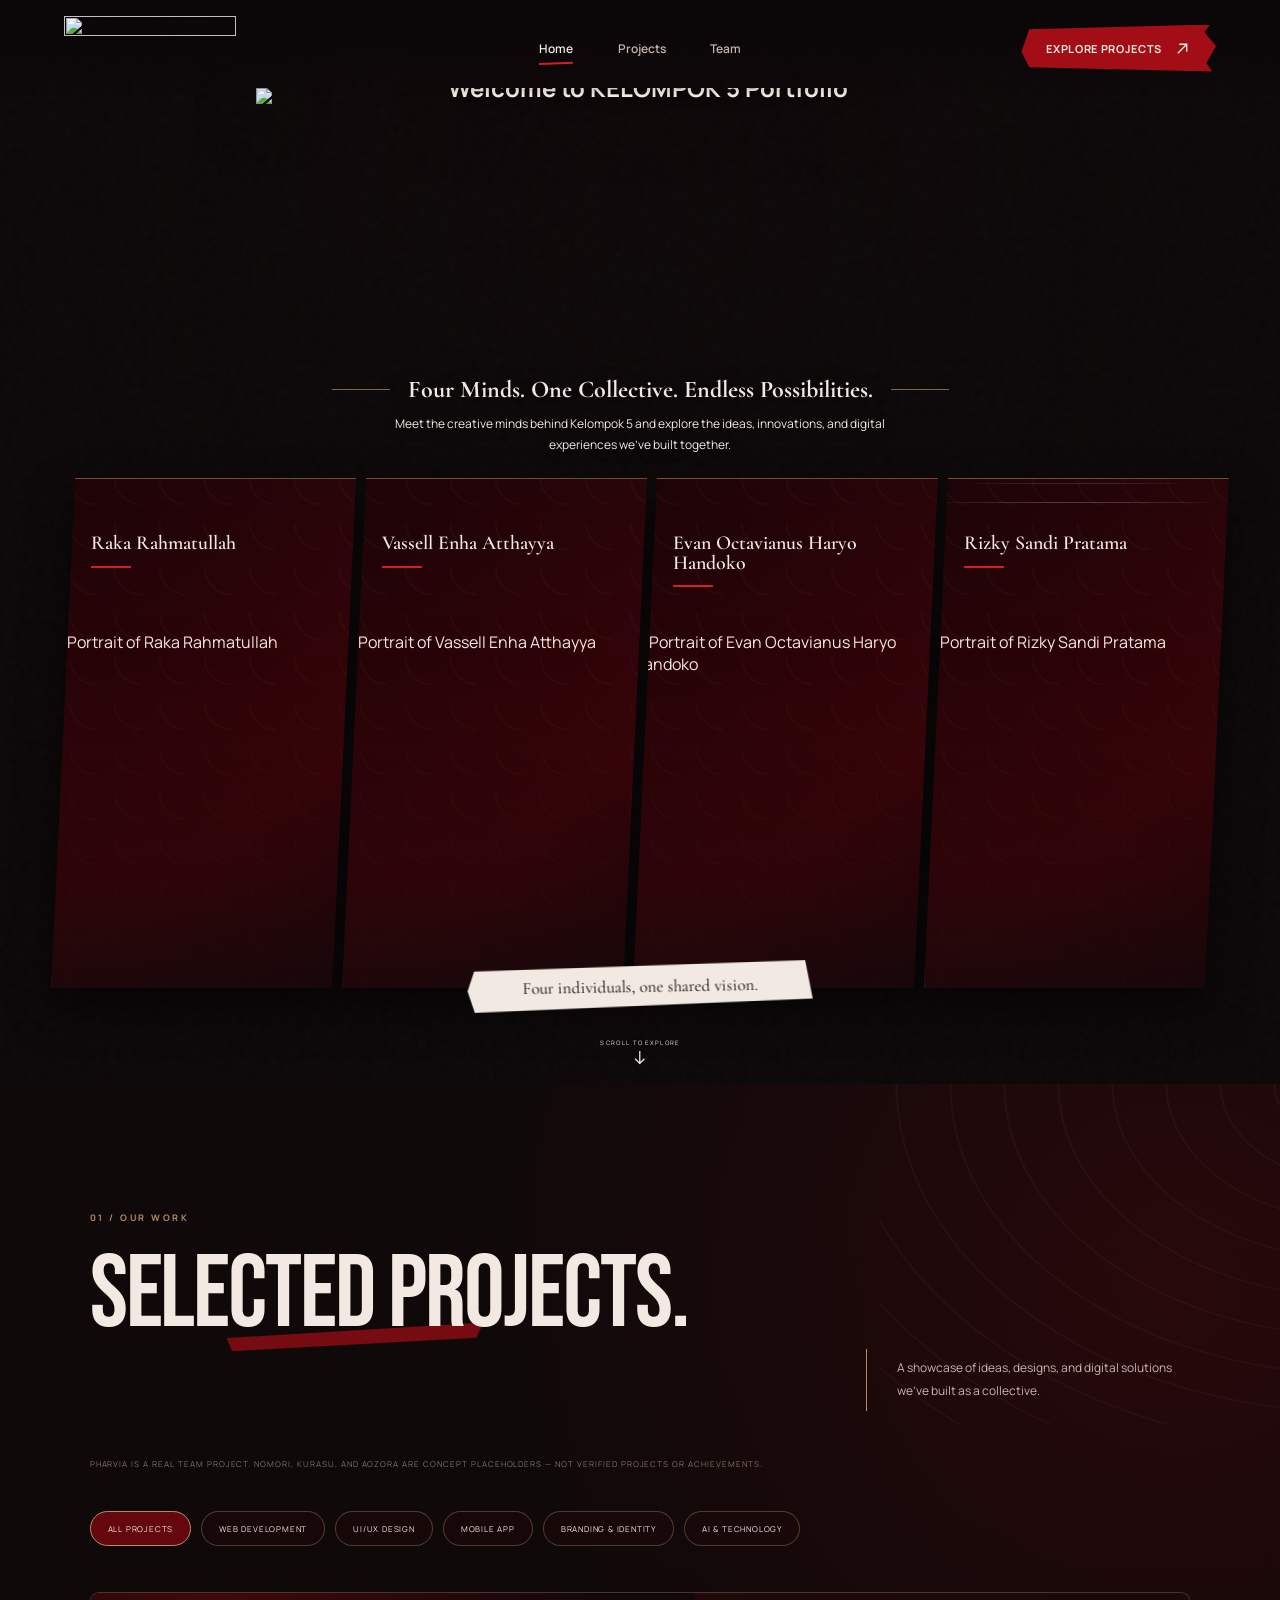
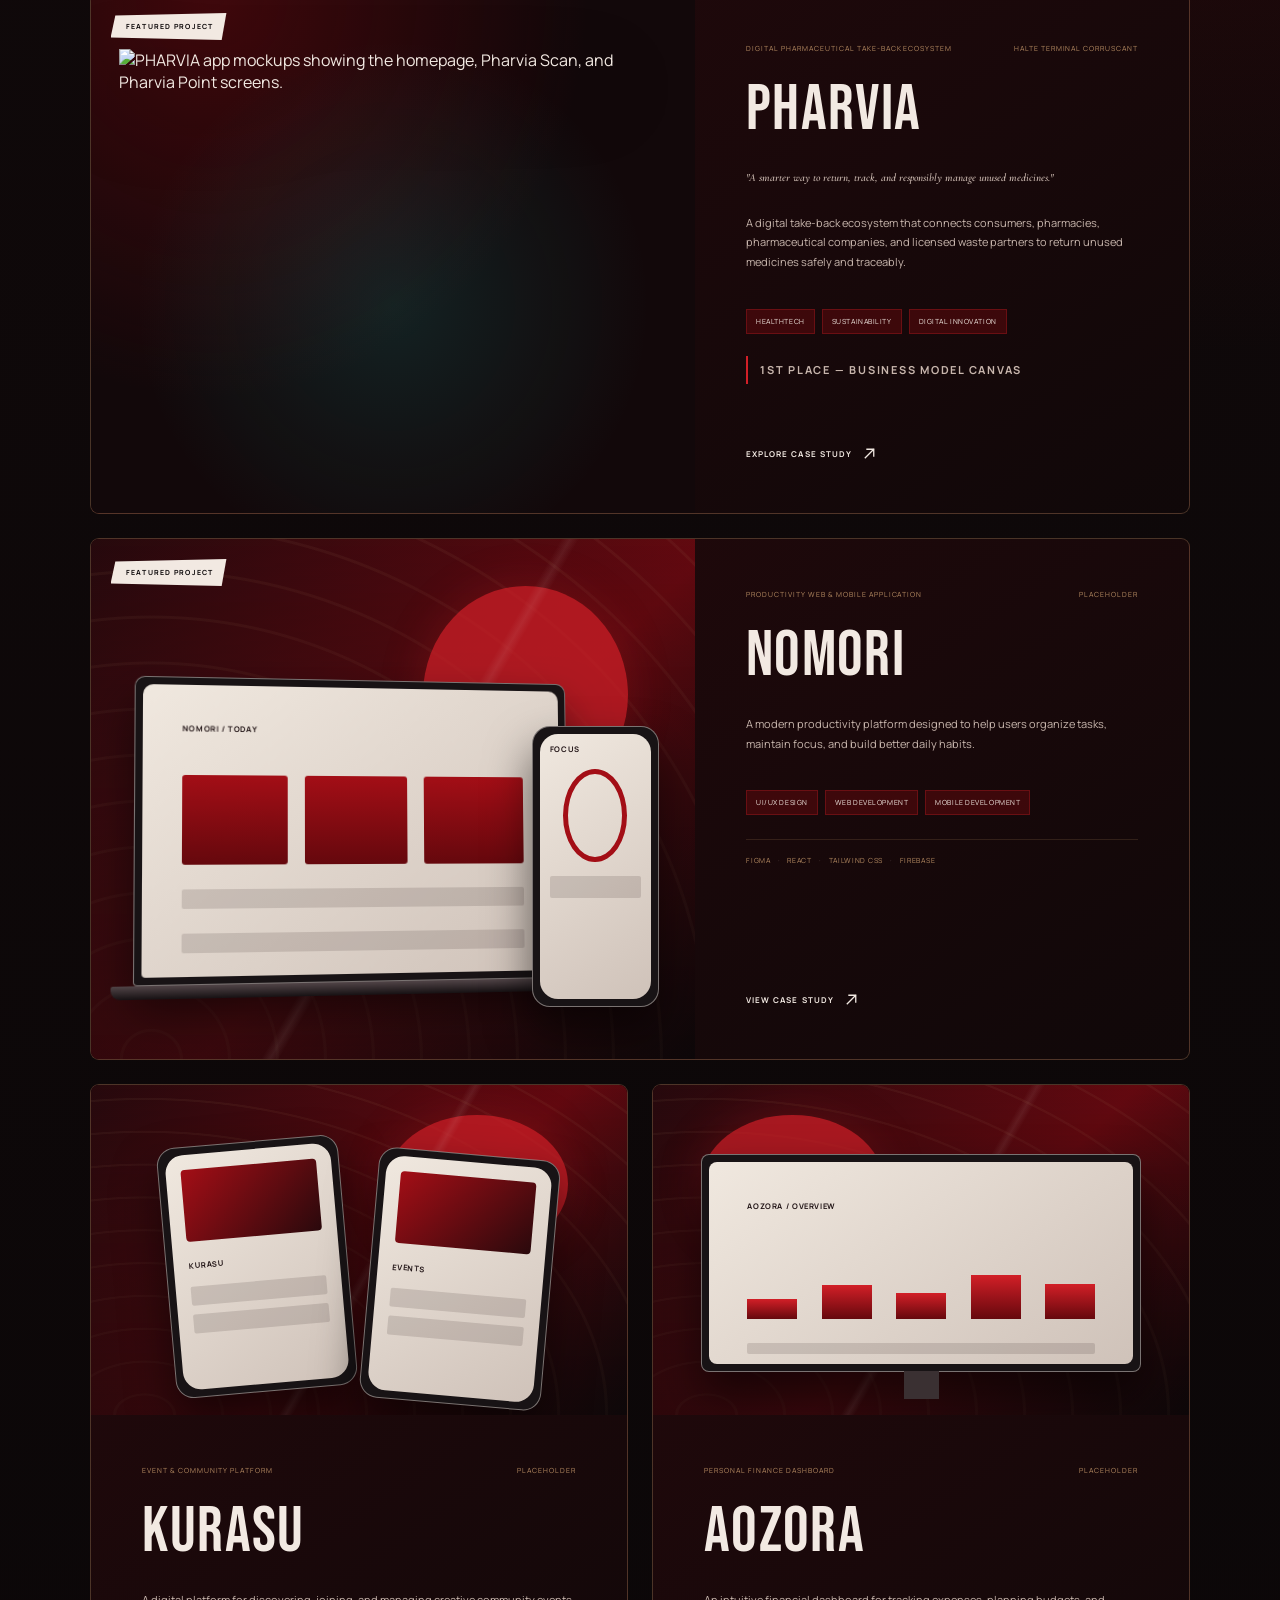
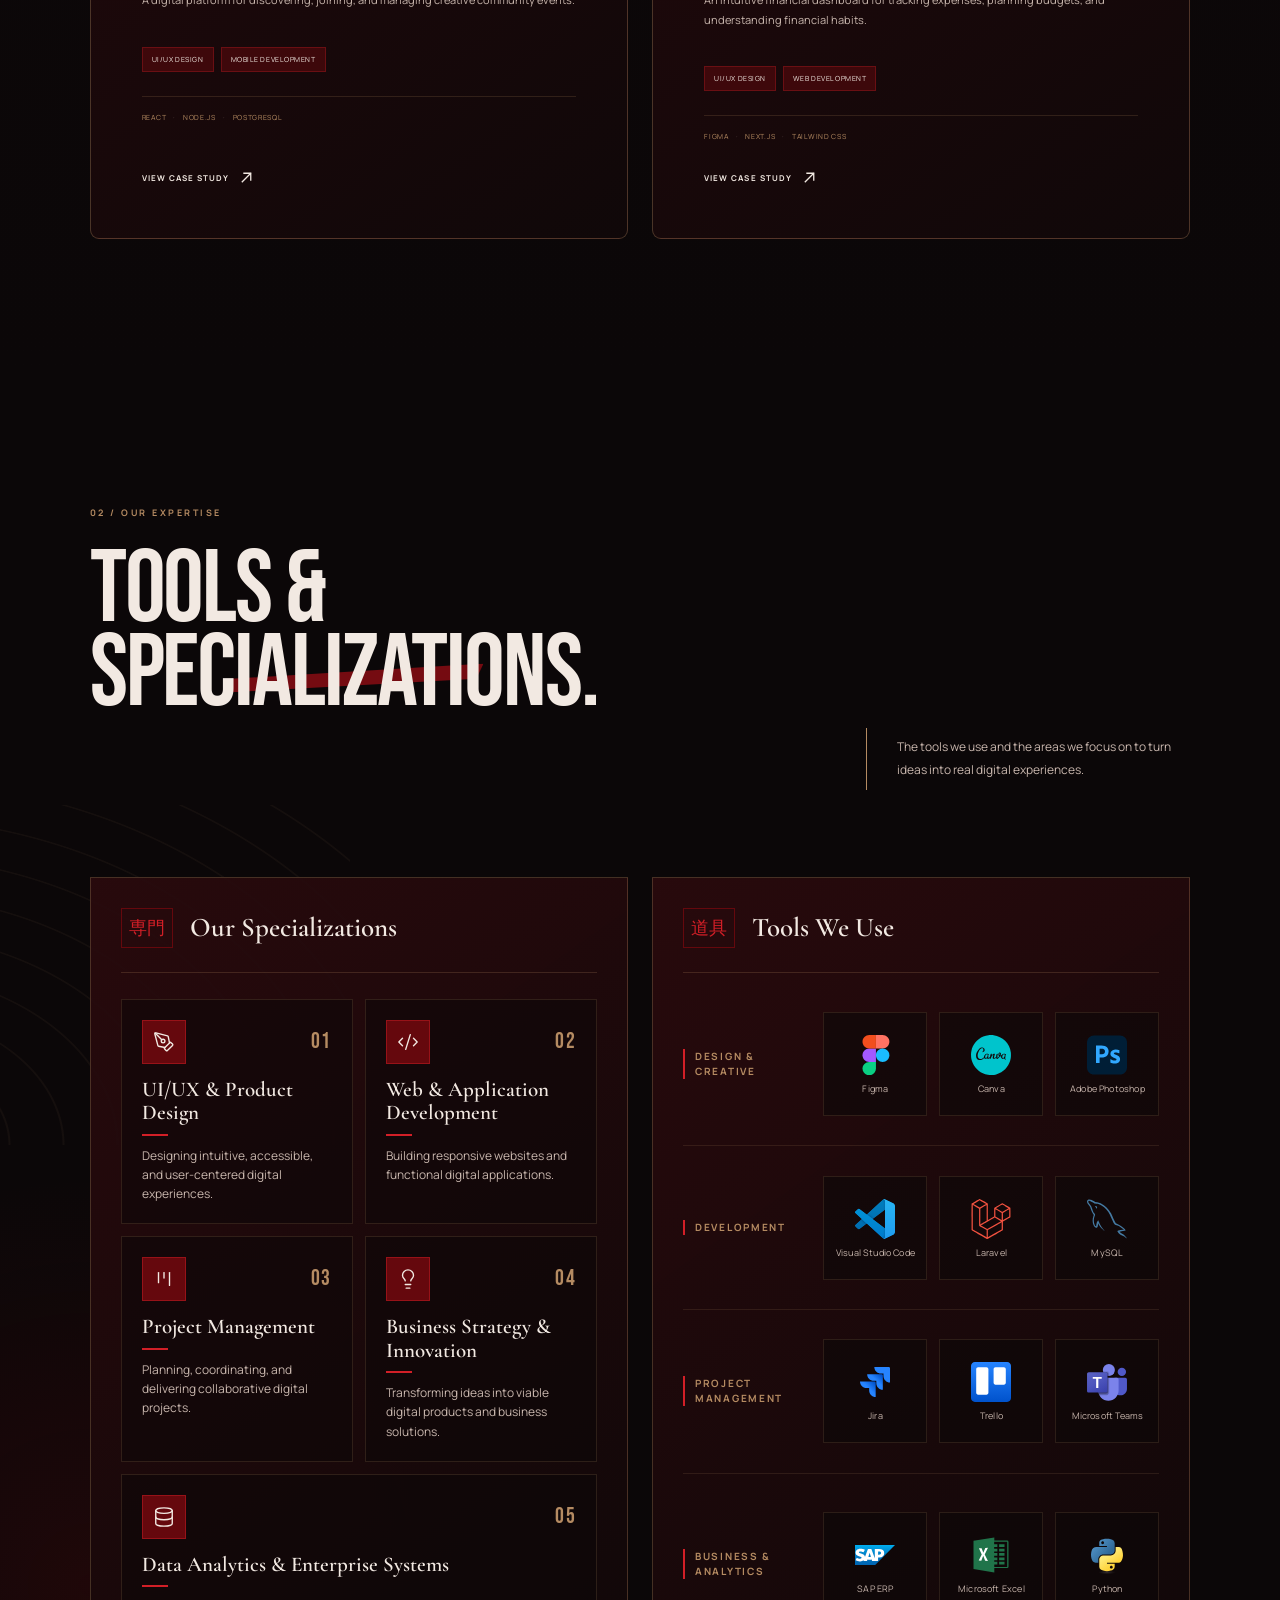
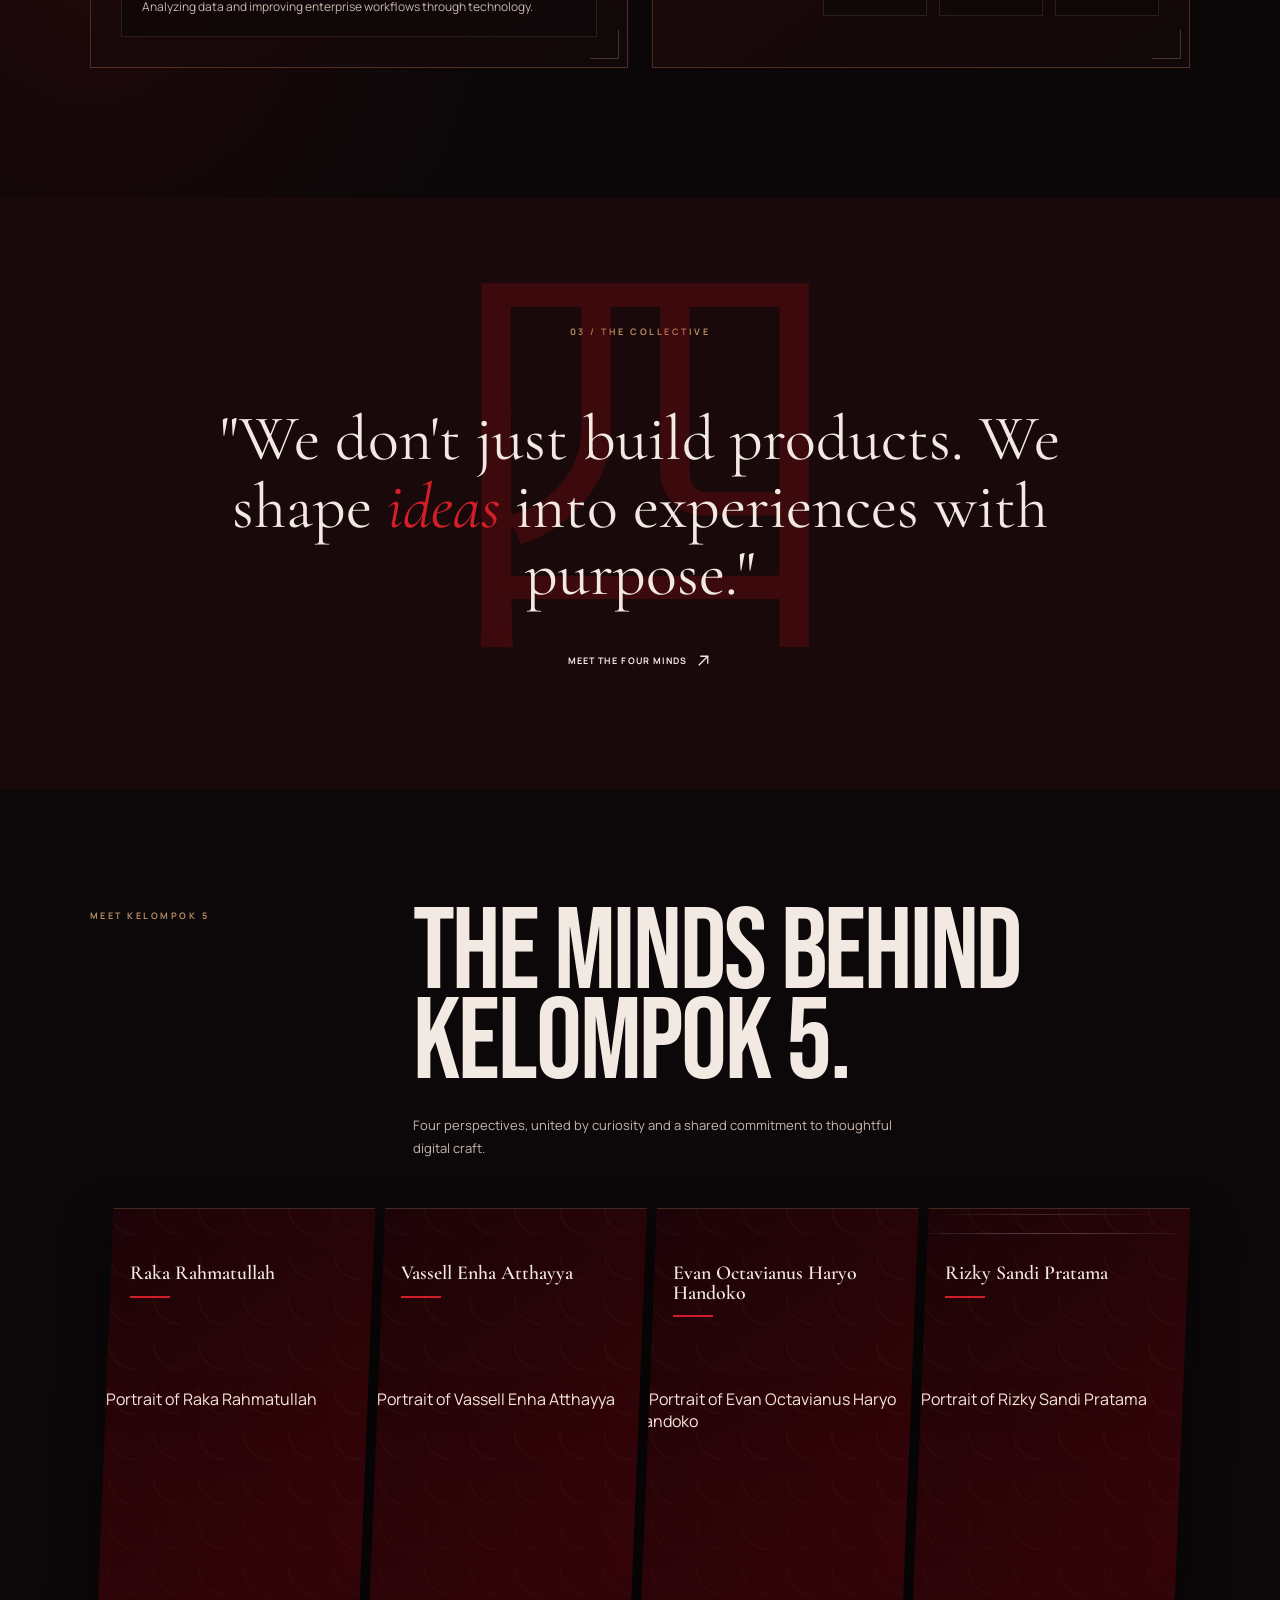
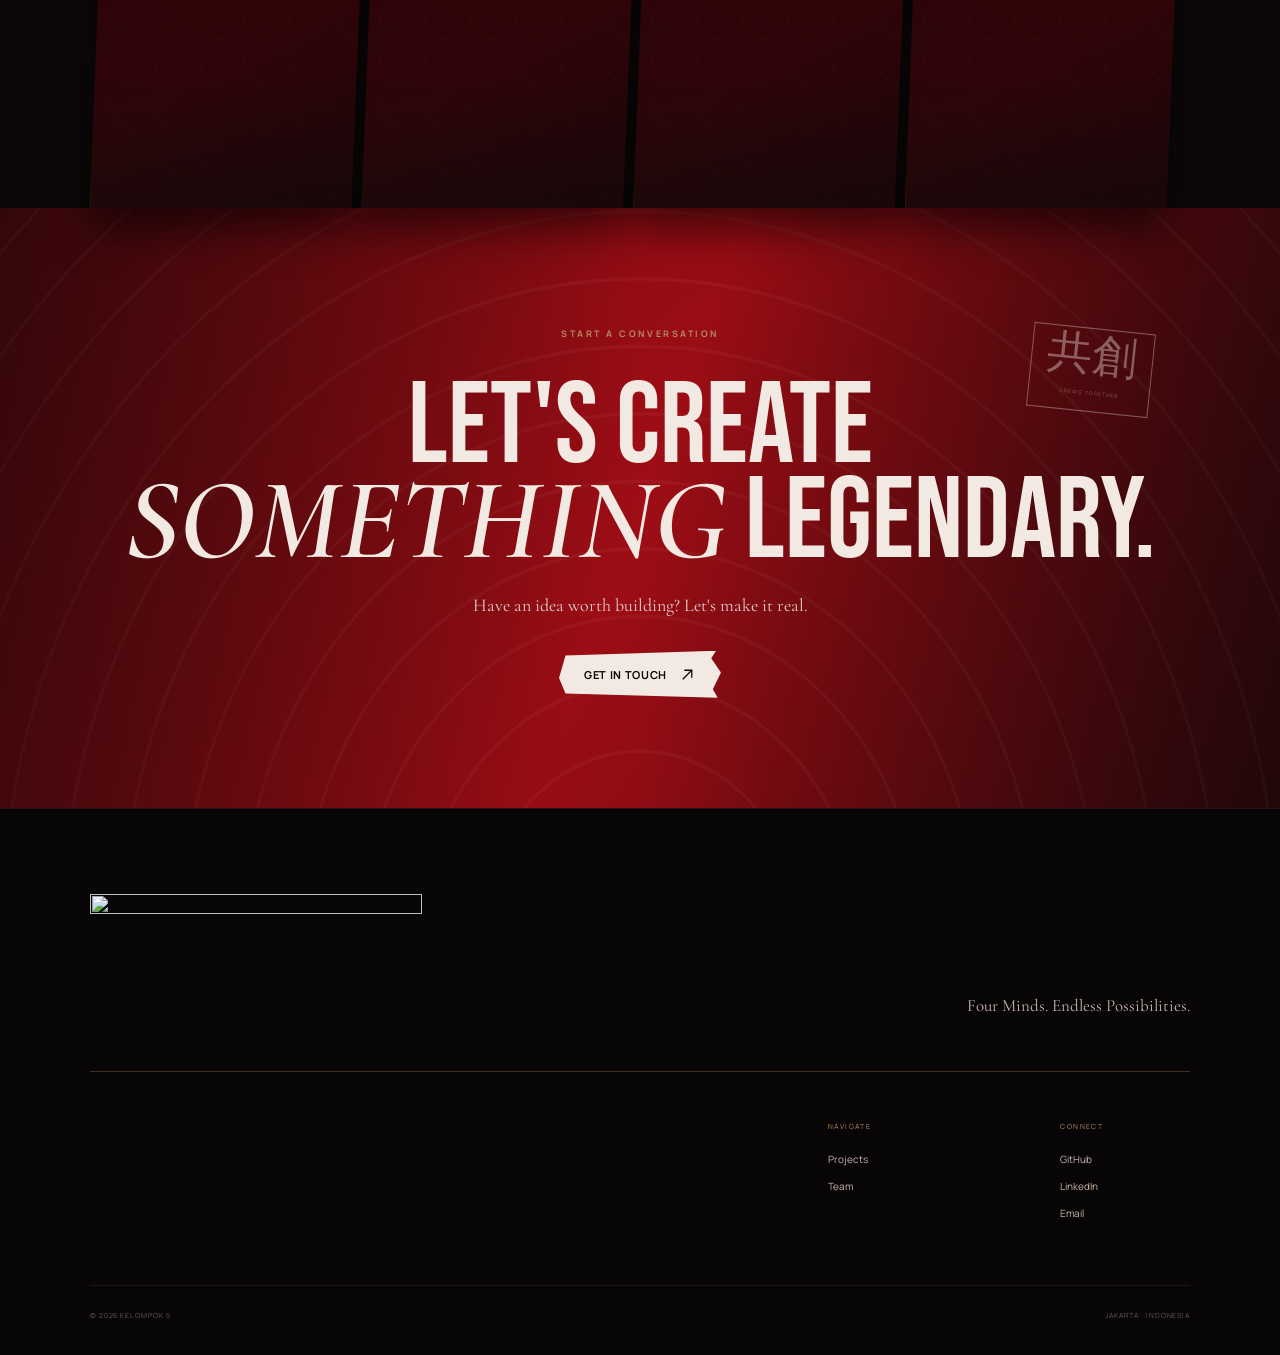
==== index.html @ 02fcfcb9 "Push pertama progress homepage prototype web" ====
<!doctype html>
<html lang="en">
  <head>
    <meta charset="UTF-8" />
    <meta name="viewport" content="width=device-width, initial-scale=1.0" />
    <title>KELOMPOK 5 Portfolio</title>
    <link rel="icon" type="image/svg+xml" href="/favicon.svg" />
    <link rel="stylesheet" href="/css/style.css" />
  </head>
  <body>
    <div class="app">
      <header class="site-header">
        <a class="brand-link" href="/" aria-label="Kelompok 5 — Home">
          <img
            class="brand-logo brand-logo--nav"
            src="/assets/branding/kelompok5-logo.webp"
            width="1779"
            height="656"
            alt=""
            decoding="async"
          />
        </a>
        <button class="menu-button" id="menuButton" aria-expanded="false" aria-label="Toggle navigation">
          <span></span>
          <span></span>
        </button>
        <nav class="nav" id="siteNav" aria-label="Primary navigation">
          <a class="active" href="#top">Home</a>
          <a href="#selected-work">Projects</a>
          <a href="#minds-preview">Team</a>
        </nav>
        <a class="brush-button header-cta" href="#selected-work">
          Explore projects
          <svg aria-hidden="true" class="arrow-icon" viewBox="0 0 20 20" fill="none">
            <path d="M5 15 15 5M7 5h8v8" />
          </svg>
        </a>
      </header>

      <main>
        <section class="hero" id="top">
          <div class="hero__title">
            <h1 class="hero__heading">
              <img
                class="hero__logo"
                src="/assets/branding/kelompok5-welcome.webp"
                width="2009"
                height="783"
                alt="Welcome to KELOMPOK 5 Portfolio"
                fetchpriority="high"
              />
            </h1>
            <h2>Four Minds. One Collective. Endless Possibilities.</h2>
            <p>
              Meet the creative minds behind Kelompok 5 and explore the ideas,
              innovations, and digital experiences we've built together.
            </p>
          </div>
          <div class="hero__team-stage">
            <div class="lineup">
              <a href="#minds-preview" class="member-panel member-panel--raka" style="--panel-index:0">
                <div class="member-panel__pattern"></div>
                <img
                  class="member-panel__spirit"
                  src="/assets/team/spirits/raka-tiger.webp"
                  width="1122"
                  height="1402"
                  alt=""
                  aria-hidden="true"
                  decoding="async"
                />
                <div class="member-panel__blend" aria-hidden="true"></div>
                <span class="member-panel__name">Raka Rahmatullah</span>
                <span class="member-panel__view">
                  View contributions
                  <svg aria-hidden="true" class="arrow-icon" viewBox="0 0 20 20" fill="none"><path d="M5 15 15 5M7 5h8v8" /></svg>
                </span>
                <div class="portrait portrait--03">
                  <img src="/assets/raven/member-03-evan.png" alt="Portrait of Raka Rahmatullah" loading="lazy" />
                </div>
              </a>
              <a href="#minds-preview" class="member-panel member-panel--vassel" style="--panel-index:1">
                <div class="member-panel__pattern"></div>
                <img
                  class="member-panel__spirit"
                  src="/assets/team/spirits/vassel-kirin.webp"
                  width="1024"
                  height="1536"
                  alt=""
                  aria-hidden="true"
                  decoding="async"
                />
                <div class="member-panel__blend" aria-hidden="true"></div>
                <span class="member-panel__name">Vassell Enha Atthayya</span>
                <span class="member-panel__view">
                  View contributions
                  <svg aria-hidden="true" class="arrow-icon" viewBox="0 0 20 20" fill="none"><path d="M5 15 15 5M7 5h8v8" /></svg>
                </span>
                <div class="portrait portrait--04">
                  <img src="/assets/raven/member-04-rizky.png" alt="Portrait of Vassell Enha Atthayya" loading="lazy" />
                </div>
              </a>
              <a href="#minds-preview" class="member-panel member-panel--evan" style="--panel-index:2">
                <div class="member-panel__pattern"></div>
                <img
                  class="member-panel__spirit"
                  src="/assets/team/spirits/evan-serpent.webp"
                  width="1024"
                  height="1536"
                  alt=""
                  aria-hidden="true"
                  decoding="async"
                />
                <div class="member-panel__blend" aria-hidden="true"></div>
                <span class="member-panel__name">Evan Octavianus Haryo Handoko</span>
                <span class="member-panel__view">
                  View contributions
                  <svg aria-hidden="true" class="arrow-icon" viewBox="0 0 20 20" fill="none"><path d="M5 15 15 5M7 5h8v8" /></svg>
                </span>
                <div class="portrait portrait--01">
                  <img src="/assets/raven/member-01-raka.png" alt="Portrait of Evan Octavianus Haryo Handoko" loading="eager" />
                </div>
              </a>
              <a href="#minds-preview" class="member-panel member-panel--rizky" style="--panel-index:3">
                <div class="member-panel__pattern"></div>
                <img
                  class="member-panel__spirit"
                  src="/assets/team/spirits/rizky-koi.webp"
                  width="1145"
                  height="1374"
                  alt=""
                  aria-hidden="true"
                  decoding="async"
                />
                <div class="member-panel__blend" aria-hidden="true"></div>
                <span class="member-panel__name">Rizky Sandi Pratama</span>
                <span class="member-panel__view">
                  View contributions
                  <svg aria-hidden="true" class="arrow-icon" viewBox="0 0 20 20" fill="none"><path d="M5 15 15 5M7 5h8v8" /></svg>
                </span>
                <div class="portrait portrait--02">
                  <img src="/assets/raven/member-02-vassel.png" alt="Portrait of Rizky Sandi Pratama" loading="lazy" />
                </div>
              </a>
            </div>
            <div class="hero__banner">
              <span>Four individuals, one shared vision.</span>
            </div>
          </div>
          <a href="#selected-work" class="scroll-cue">
            <span>SCROLL TO EXPLORE</span>
            <svg aria-hidden="true" class="arrow-icon" viewBox="0 0 20 20" fill="none"><path d="M3 10h14m-5-5 5 5-5 5" /></svg>
          </a>
        </section>

        <section class="section showcase-section" id="selected-work">
          <div class="editorial-heading reveal">
            <div>
              <span class="eyebrow">01 / OUR WORK</span>
              <h2>SELECTED PROJECTS.</h2>
            </div>
            <p>A showcase of ideas, designs, and digital solutions we've built as a collective.</p>
          </div>
          <p class="placeholder-note">
            PHARVIA is a real team project. NOMORI, KURASU, and AOZORA are concept
            placeholders — not verified projects or achievements.
          </p>
          <div class="showcase-filters" id="showcaseFilters" aria-label="Filter selected projects">
            <button class="active" type="button" data-filter="All Projects">All Projects</button>
            <button type="button" data-filter="Web Development">Web Development</button>
            <button type="button" data-filter="UI/UX Design">UI/UX Design</button>
            <button type="button" data-filter="Mobile App">Mobile App</button>
            <button type="button" data-filter="Branding &amp; Identity">Branding &amp; Identity</button>
            <button type="button" data-filter="AI &amp; Technology">AI &amp; Technology</button>
          </div>
          <div class="showcase-grid" id="showcaseGrid">
            <article class="showcase-card showcase-card--featured showcase-card--cover" data-filters="UI/UX Design|Mobile App">
              <a class="showcase-card__visual" href="#" aria-label="Explore the PHARVIA case study">
                <span class="showcase-card__featured">Featured project</span>
                <img
                  class="showcase-card__cover"
                  src="/assets/projects/pharvia/pharvia-cover.webp"
                  alt="PHARVIA app mockups showing the homepage, Pharvia Scan, and Pharvia Point screens."
                  loading="lazy"
                  decoding="async"
                />
              </a>
              <div class="showcase-card__content">
                <div class="showcase-card__meta">
                  <span>Digital Pharmaceutical Take-Back Ecosystem</span>
                  <span>Halte Terminal Corruscant</span>
                </div>
                <h3>PHARVIA</h3>
                <p class="showcase-card__quote">"A smarter way to return, track, and responsibly manage unused medicines."</p>
                <p>
                  A digital take-back ecosystem that connects consumers, pharmacies, pharmaceutical companies, and
                  licensed waste partners to return unused medicines safely and traceably.
                </p>
                <div class="showcase-card__tags">
                  <span>HealthTech</span>
                  <span>Sustainability</span>
                  <span>Digital Innovation</span>
                </div>
                <p class="showcase-card__award">1st Place — Business Model Canvas</p>
                <a class="showcase-card__link" href="#">
                  Explore case study
                  <svg aria-hidden="true" class="arrow-icon" viewBox="0 0 20 20" fill="none"><path d="M5 15 15 5M7 5h8v8" /></svg>
                </a>
              </div>
            </article>

            <article class="showcase-card showcase-card--featured" data-filters="Web Development|UI/UX Design|Mobile App">
              <a class="showcase-card__visual" href="#" aria-label="View NOMORI placeholder case study">
                <span class="showcase-card__featured">Featured project</span>
                <div class="cinema-mockup cinema-mockup--nomori" aria-hidden="true">
                  <span class="mockup-sun"></span>
                  <div class="mock-laptop">
                    <div class="mock-screen">
                      <b>NOMORI / TODAY</b>
                      <div class="mock-dashboard"><i></i><i></i><i></i></div>
                      <span></span>
                      <span></span>
                    </div>
                  </div>
                  <div class="mock-phone">
                    <div class="mock-screen">
                      <b>FOCUS</b>
                      <i></i>
                      <span></span>
                    </div>
                  </div>
                </div>
              </a>
              <div class="showcase-card__content">
                <div class="showcase-card__meta">
                  <span>Productivity Web &amp; Mobile Application</span>
                  <span>Placeholder</span>
                </div>
                <h3>NOMORI</h3>
                <p>
                  A modern productivity platform designed to help users organize tasks, maintain focus, and build
                  better daily habits.
                </p>
                <div class="showcase-card__tags">
                  <span>UI/UX Design</span>
                  <span>Web Development</span>
                  <span>Mobile Development</span>
                </div>
                <div class="showcase-card__tech">
                  <span>Figma</span>
                  <span>React</span>
                  <span>Tailwind CSS</span>
                  <span>Firebase</span>
                </div>
                <a class="showcase-card__link" href="#">
                  View case study
                  <svg aria-hidden="true" class="arrow-icon" viewBox="0 0 20 20" fill="none"><path d="M5 15 15 5M7 5h8v8" /></svg>
                </a>
              </div>
            </article>

            <article class="showcase-card" data-filters="Web Development|UI/UX Design|Mobile App">
              <a class="showcase-card__visual" href="#" aria-label="View KURASU placeholder case study">
                <div class="cinema-mockup cinema-mockup--kurasu" aria-hidden="true">
                  <span class="mockup-sun"></span>
                  <div class="mock-phone mock-phone--left">
                    <div class="mock-screen"><i></i><b>KURASU</b><span></span><span></span></div>
                  </div>
                  <div class="mock-phone mock-phone--right">
                    <div class="mock-screen"><i></i><b>EVENTS</b><span></span><span></span></div>
                  </div>
                </div>
              </a>
              <div class="showcase-card__content">
                <div class="showcase-card__meta">
                  <span>Event &amp; Community Platform</span>
                  <span>Placeholder</span>
                </div>
                <h3>KURASU</h3>
                <p>A digital platform for discovering, joining, and managing creative community events.</p>
                <div class="showcase-card__tags">
                  <span>UI/UX Design</span>
                  <span>Mobile Development</span>
                </div>
                <div class="showcase-card__tech">
                  <span>React</span>
                  <span>Node.js</span>
                  <span>PostgreSQL</span>
                </div>
                <a class="showcase-card__link" href="#">
                  View case study
                  <svg aria-hidden="true" class="arrow-icon" viewBox="0 0 20 20" fill="none"><path d="M5 15 15 5M7 5h8v8" /></svg>
                </a>
              </div>
            </article>

            <article class="showcase-card" data-filters="Web Development|UI/UX Design">
              <a class="showcase-card__visual" href="#" aria-label="View AOZORA placeholder case study">
                <div class="cinema-mockup cinema-mockup--aozora" aria-hidden="true">
                  <span class="mockup-sun"></span>
                  <div class="mock-desktop">
                    <div class="mock-screen">
                      <b>AOZORA / OVERVIEW</b>
                      <div class="mock-chart"><i></i><i></i><i></i><i></i><i></i></div>
                      <span></span>
                    </div>
                  </div>
                </div>
              </a>
              <div class="showcase-card__content">
                <div class="showcase-card__meta">
                  <span>Personal Finance Dashboard</span>
                  <span>Placeholder</span>
                </div>
                <h3>AOZORA</h3>
                <p>An intuitive financial dashboard for tracking expenses, planning budgets, and understanding financial habits.</p>
                <div class="showcase-card__tags">
                  <span>UI/UX Design</span>
                  <span>Web Development</span>
                </div>
                <div class="showcase-card__tech">
                  <span>Figma</span>
                  <span>Next.js</span>
                  <span>Tailwind CSS</span>
                </div>
                <a class="showcase-card__link" href="#">
                  View case study
                  <svg aria-hidden="true" class="arrow-icon" viewBox="0 0 20 20" fill="none"><path d="M5 15 15 5M7 5h8v8" /></svg>
                </a>
              </div>
            </article>
          </div>
          <div class="showcase-empty" id="showcaseEmpty" hidden>
            No placeholder projects have been assigned to this category yet.
          </div>
        </section>

        <section class="section expertise-section">
          <div class="editorial-heading reveal">
            <div>
              <span class="eyebrow">02 / OUR EXPERTISE</span>
              <h2>TOOLS &amp; SPECIALIZATIONS.</h2>
            </div>
            <p>The tools we use and the areas we focus on to turn ideas into real digital experiences.</p>
          </div>
          <div class="expertise-grid">
            <article class="expertise-panel expertise-panel--specializations">
              <div class="expertise-panel__heading">
                <span aria-hidden="true">専門</span>
                <h3>Our Specializations</h3>
              </div>
              <ul class="specialization-list">
                <li class="specialization-tile">
                  <div class="specialization-tile__top">
                    <span class="specialization-tile__icon">
                      <svg viewBox="0 0 24 24" fill="none" stroke="currentColor" stroke-width="1.5" stroke-linecap="round" stroke-linejoin="round" aria-hidden="true">
                        <path d="M15.707 21.293a1 1 0 0 1-1.414 0l-1.586-1.586a1 1 0 0 1 0-1.414l5.586-5.586a1 1 0 0 1 1.414 0l1.586 1.586a1 1 0 0 1 0 1.414z" />
                        <path d="m18 13-1.375-6.874a1 1 0 0 0-.746-.776L3.235 2.028a1 1 0 0 0-1.207 1.207L5.35 15.879a1 1 0 0 0 .776.746L13 18" />
                        <path d="m2.3 2.3 7.286 7.286" />
                        <circle cx="11" cy="11" r="2" />
                      </svg>
                    </span>
                    <span class="specialization-tile__number">01</span>
                  </div>
                  <h4>UI/UX &amp; Product Design</h4>
                  <p>Designing intuitive, accessible, and user-centered digital experiences.</p>
                </li>
                <li class="specialization-tile">
                  <div class="specialization-tile__top">
                    <span class="specialization-tile__icon">
                      <svg viewBox="0 0 24 24" fill="none" stroke="currentColor" stroke-width="1.5" stroke-linecap="round" stroke-linejoin="round" aria-hidden="true">
                        <path d="m18 16 4-4-4-4" />
                        <path d="m6 8-4 4 4 4" />
                        <path d="m14.5 4-5 16" />
                      </svg>
                    </span>
                    <span class="specialization-tile__number">02</span>
                  </div>
                  <h4>Web &amp; Application Development</h4>
                  <p>Building responsive websites and functional digital applications.</p>
                </li>
                <li class="specialization-tile">
                  <div class="specialization-tile__top">
                    <span class="specialization-tile__icon">
                      <svg viewBox="0 0 24 24" fill="none" stroke="currentColor" stroke-width="1.5" stroke-linecap="round" stroke-linejoin="round" aria-hidden="true">
                        <path d="M6 5v11" />
                        <path d="M12 5v6" />
                        <path d="M18 5v14" />
                      </svg>
                    </span>
                    <span class="specialization-tile__number">03</span>
                  </div>
                  <h4>Project Management</h4>
                  <p>Planning, coordinating, and delivering collaborative digital projects.</p>
                </li>
                <li class="specialization-tile">
                  <div class="specialization-tile__top">
                    <span class="specialization-tile__icon">
                      <svg viewBox="0 0 24 24" fill="none" stroke="currentColor" stroke-width="1.5" stroke-linecap="round" stroke-linejoin="round" aria-hidden="true">
                        <path d="M15 14c.2-1 .7-1.7 1.5-2.5 1-.9 1.5-2.2 1.5-3.5A6 6 0 0 0 6 8c0 1 .2 2.2 1.5 3.5.7.7 1.3 1.5 1.5 2.5" />
                        <path d="M9 18h6" />
                        <path d="M10 22h4" />
                      </svg>
                    </span>
                    <span class="specialization-tile__number">04</span>
                  </div>
                  <h4>Business Strategy &amp; Innovation</h4>
                  <p>Transforming ideas into viable digital products and business solutions.</p>
                </li>
                <li class="specialization-tile">
                  <div class="specialization-tile__top">
                    <span class="specialization-tile__icon">
                      <svg viewBox="0 0 24 24" fill="none" stroke="currentColor" stroke-width="1.5" stroke-linecap="round" stroke-linejoin="round" aria-hidden="true">
                        <ellipse cx="12" cy="5" rx="9" ry="3" />
                        <path d="M3 5V19A9 3 0 0 0 21 19V5" />
                        <path d="M3 12A9 3 0 0 0 21 12" />
                      </svg>
                    </span>
                    <span class="specialization-tile__number">05</span>
                  </div>
                  <h4>Data Analytics &amp; Enterprise Systems</h4>
                  <p>Analyzing data and improving enterprise workflows through technology.</p>
                </li>
              </ul>
            </article>

            <article class="expertise-panel expertise-panel--tools">
              <div class="expertise-panel__heading">
                <span aria-hidden="true">道具</span>
                <h3>Tools We Use</h3>
              </div>
              <div class="tool-groups">
                <section class="tool-group" aria-label="Design &amp; Creative">
                  <h4>Design &amp; Creative</h4>
                  <ul>
                    <li class="tool-tile" data-tooltip="Figma">
                      <img src="/assets/tools/figma.svg" alt="Figma logo" width="40" height="40" loading="lazy" decoding="async" />
                      <span class="tool-tile__name" aria-hidden="true">Figma</span>
                    </li>
                    <li class="tool-tile" data-tooltip="Canva">
                      <img src="/assets/tools/canva.svg" alt="Canva logo" width="40" height="40" loading="lazy" decoding="async" />
                      <span class="tool-tile__name" aria-hidden="true">Canva</span>
                    </li>
                    <li class="tool-tile" data-tooltip="Adobe Photoshop">
                      <img src="/assets/tools/photoshop.svg" alt="Adobe Photoshop logo" width="40" height="40" loading="lazy" decoding="async" />
                      <span class="tool-tile__name" aria-hidden="true">Adobe Photoshop</span>
                    </li>
                  </ul>
                </section>
                <section class="tool-group" aria-label="Development">
                  <h4>Development</h4>
                  <ul>
                    <li class="tool-tile" data-tooltip="Visual Studio Code">
                      <img src="/assets/tools/vscode.svg" alt="Visual Studio Code logo" width="40" height="40" loading="lazy" decoding="async" />
                      <span class="tool-tile__name" aria-hidden="true">Visual Studio Code</span>
                    </li>
                    <li class="tool-tile" data-tooltip="Laravel">
                      <img src="/assets/tools/laravel.svg" alt="Laravel logo" width="40" height="40" loading="lazy" decoding="async" />
                      <span class="tool-tile__name" aria-hidden="true">Laravel</span>
                    </li>
                    <li class="tool-tile" data-tooltip="MySQL">
                      <img src="/assets/tools/mysql.svg" alt="MySQL logo" width="40" height="40" loading="lazy" decoding="async" />
                      <span class="tool-tile__name" aria-hidden="true">MySQL</span>
                    </li>
                  </ul>
                </section>
                <section class="tool-group" aria-label="Project Management">
                  <h4>Project Management</h4>
                  <ul>
                    <li class="tool-tile" data-tooltip="Jira">
                      <img src="/assets/tools/jira.svg" alt="Jira logo" width="40" height="40" loading="lazy" decoding="async" />
                      <span class="tool-tile__name" aria-hidden="true">Jira</span>
                    </li>
                    <li class="tool-tile" data-tooltip="Trello">
                      <img src="/assets/tools/trello.svg" alt="Trello logo" width="40" height="40" loading="lazy" decoding="async" />
                      <span class="tool-tile__name" aria-hidden="true">Trello</span>
                    </li>
                    <li class="tool-tile" data-tooltip="Microsoft Teams">
                      <img src="/assets/tools/microsoft-teams.svg" alt="Microsoft Teams logo" width="40" height="40" loading="lazy" decoding="async" />
                      <span class="tool-tile__name" aria-hidden="true">Microsoft Teams</span>
                    </li>
                  </ul>
                </section>
                <section class="tool-group" aria-label="Business &amp; Analytics">
                  <h4>Business &amp; Analytics</h4>
                  <ul>
                    <li class="tool-tile" data-tooltip="SAP ERP">
                      <img src="/assets/tools/sap.svg" alt="SAP ERP logo" width="40" height="40" loading="lazy" decoding="async" />
                      <span class="tool-tile__name" aria-hidden="true">SAP ERP</span>
                    </li>
                    <li class="tool-tile" data-tooltip="Microsoft Excel">
                      <img src="/assets/tools/excel.svg" alt="Microsoft Excel logo" width="40" height="40" loading="lazy" decoding="async" />
                      <span class="tool-tile__name" aria-hidden="true">Microsoft Excel</span>
                    </li>
                    <li class="tool-tile" data-tooltip="Python">
                      <img src="/assets/tools/python.svg" alt="Python logo" width="40" height="40" loading="lazy" decoding="async" />
                      <span class="tool-tile__name" aria-hidden="true">Python</span>
                    </li>
                  </ul>
                </section>
              </div>
            </article>
          </div>
        </section>

        <section class="section statement-section">
          <div class="statement-section__mark">四</div>
          <span class="eyebrow">03 / THE COLLECTIVE</span>
          <blockquote>
            "We don't just build products. We shape <em>ideas</em> into experiences with purpose."
          </blockquote>
          <a class="text-link" href="#minds-preview">
            Meet the four minds
            <svg aria-hidden="true" class="arrow-icon" viewBox="0 0 20 20" fill="none"><path d="M5 15 15 5M7 5h8v8" /></svg>
          </a>
        </section>

        <section class="section minds-preview" id="minds-preview">
          <div class="section-intro reveal">
            <span class="eyebrow">MEET KELOMPOK 5</span>
            <div>
              <h2>THE MINDS BEHIND KELOMPOK 5.</h2>
              <p>Four perspectives, united by curiosity and a shared commitment to thoughtful digital craft.</p>
            </div>
          </div>
          <div class="lineup lineup--condensed">
            <a href="#" class="member-panel member-panel--raka">
              <div class="member-panel__pattern"></div>
              <img class="member-panel__spirit" src="/assets/team/spirits/raka-tiger.webp" width="1122" height="1402" alt="" aria-hidden="true" decoding="async" />
              <div class="member-panel__blend" aria-hidden="true"></div>
              <span class="member-panel__name">Raka Rahmatullah</span>
              <span class="member-panel__view">
                View contributions
                <svg aria-hidden="true" class="arrow-icon" viewBox="0 0 20 20" fill="none"><path d="M5 15 15 5M7 5h8v8" /></svg>
              </span>
              <div class="portrait portrait--03">
                <img src="/assets/raven/member-03-evan.png" alt="Portrait of Raka Rahmatullah" loading="lazy" />
              </div>
            </a>
            <a href="#" class="member-panel member-panel--vassel">
              <div class="member-panel__pattern"></div>
              <img class="member-panel__spirit" src="/assets/team/spirits/vassel-kirin.webp" width="1024" height="1536" alt="" aria-hidden="true" decoding="async" />
              <div class="member-panel__blend" aria-hidden="true"></div>
              <span class="member-panel__name">Vassell Enha Atthayya</span>
              <span class="member-panel__view">
                View contributions
                <svg aria-hidden="true" class="arrow-icon" viewBox="0 0 20 20" fill="none"><path d="M5 15 15 5M7 5h8v8" /></svg>
              </span>
              <div class="portrait portrait--04">
                <img src="/assets/raven/member-04-rizky.png" alt="Portrait of Vassell Enha Atthayya" loading="lazy" />
              </div>
            </a>
            <a href="#" class="member-panel member-panel--evan">
              <div class="member-panel__pattern"></div>
              <img class="member-panel__spirit" src="/assets/team/spirits/evan-serpent.webp" width="1024" height="1536" alt="" aria-hidden="true" decoding="async" />
              <div class="member-panel__blend" aria-hidden="true"></div>
              <span class="member-panel__name">Evan Octavianus Haryo Handoko</span>
              <span class="member-panel__view">
                View contributions
                <svg aria-hidden="true" class="arrow-icon" viewBox="0 0 20 20" fill="none"><path d="M5 15 15 5M7 5h8v8" /></svg>
              </span>
              <div class="portrait portrait--01">
                <img src="/assets/raven/member-01-raka.png" alt="Portrait of Evan Octavianus Haryo Handoko" loading="lazy" />
              </div>
            </a>
            <a href="#" class="member-panel member-panel--rizky">
              <div class="member-panel__pattern"></div>
              <img class="member-panel__spirit" src="/assets/team/spirits/rizky-koi.webp" width="1145" height="1374" alt="" aria-hidden="true" decoding="async" />
              <div class="member-panel__blend" aria-hidden="true"></div>
              <span class="member-panel__name">Rizky Sandi Pratama</span>
              <span class="member-panel__view">
                View contributions
                <svg aria-hidden="true" class="arrow-icon" viewBox="0 0 20 20" fill="none"><path d="M5 15 15 5M7 5h8v8" /></svg>
              </span>
              <div class="portrait portrait--02">
                <img src="/assets/raven/member-02-vassel.png" alt="Portrait of Rizky Sandi Pratama" loading="lazy" />
              </div>
            </a>
          </div>
        </section>

        <section class="contact-cta">
          <span class="contact-cta__seal">共創<br /><small>CREATE TOGETHER</small></span>
          <p class="eyebrow">START A CONVERSATION</p>
          <h2>LET'S CREATE<br /><em>SOMETHING</em> LEGENDARY.</h2>
          <p>Have an idea worth building? Let's make it real.</p>
          <a class="brush-button brush-button--light" href="mailto:hello@kelompok5.example">
            Get in touch
            <svg aria-hidden="true" class="arrow-icon" viewBox="0 0 20 20" fill="none"><path d="M5 15 15 5M7 5h8v8" /></svg>
          </a>
        </section>
      </main>

      <footer class="footer">
        <div class="footer__top">
          <p class="footer__brand">
            <img
              class="brand-logo brand-logo--footer"
              src="/assets/branding/kelompok5-logo.webp"
              width="1779"
              height="656"
              alt=""
              decoding="async"
            />
            <span class="sr-only">KELOMPOK 5</span>
          </p>
          <p>Four Minds. Endless Possibilities.</p>
        </div>
        <div class="footer__links">
          <div>
            <span class="footer__label">Navigate</span>
            <a href="#selected-work">Projects</a>
            <a href="#minds-preview">Team</a>
          </div>
          <div>
            <span class="footer__label">Connect</span>
            <a href="#github">GitHub</a>
            <a href="#linkedin">LinkedIn</a>
            <a href="mailto:hello@kelompok5.example">Email</a>
          </div>
        </div>
        <div class="footer__bottom">
          <span id="footerYear">© KELOMPOK 5</span>
          <span>JAKARTA · INDONESIA</span>
        </div>
      </footer>
    </div>

    <script src="/js/main.js"></script>
  </body>
</html>
---- css/style.css ----
@import url('https://fonts.googleapis.com/css2?family=Bebas+Neue&family=Cormorant+Garamond:ital,wght@0,600;1,600;1,700&family=Manrope:wght@400;500;600;700&family=Permanent+Marker&display=swap');
@import url('https://fonts.googleapis.com/css2?family=Noto+Serif+JP:wght@600&text=%E9%9B%86%E5%9B%A3&display=swap');

:root {
  color: #f2e9e2;
  background: #0b0708;
  font-family: 'Manrope', sans-serif;
  font-synthesis: none;
  --ink: #0b0708;
  --burgundy: #19090b;
  --red: #a30e16;
  --bright-red: #d21f27;
  --dark-red: #65080d;
  --ivory: #f2e9e2;
  --muted: #c8b6ad;
  --gold: #b58b62;
  --line: rgba(181, 139, 98, 0.3);
}

* { box-sizing: border-box; }
html { background: var(--ink); scroll-behavior: smooth; }
body {
  margin: 0;
  min-width: 320px;
  background:
    radial-gradient(circle at 50% 0%, rgba(101, 8, 13, 0.18), transparent 28rem),
    var(--ink);
  color: var(--ivory);
}
button, a, input, textarea, select { outline-color: var(--bright-red); font-family: inherit; }
a { color: inherit; text-decoration: none; }
ul { list-style: none; margin: 0; padding: 0; }
img { max-width: 100%; }
::selection { background: var(--red); color: var(--ivory); }

.app { overflow: clip; }
.sr-only { clip: rect(0 0 0 0); height: 1px; overflow: hidden; position: absolute; white-space: nowrap; width: 1px; }

/* ===== Header ===== */
.site-header {
  align-items: center;
  background: linear-gradient(180deg, rgba(11,7,8,.98), rgba(11,7,8,.78), transparent);
  display: grid;
  grid-template-columns: 1fr auto 1fr;
  height: 96px;
  left: 0;
  padding: 0 clamp(24px, 5vw, 80px);
  position: absolute;
  right: 0;
  top: 0;
  z-index: 50;
}
.brand-link { align-items: center; display: inline-flex; justify-self: start; line-height: 0; }
.brand-link:focus-visible { outline: 2px solid var(--gold); outline-offset: 6px; }
.brand-logo { display: block; height: auto; max-width: 100%; object-fit: contain; }
.brand-logo--nav { transition: filter .3s ease; width: 172px; }
.brand-link:hover .brand-logo--nav { filter: drop-shadow(0 0 10px rgba(210,31,39,.35)); }
.footer__brand { line-height: 0; margin: 0; }
.brand-logo--footer { width: clamp(220px, 26vw, 380px); }
.nav { align-items: center; display: flex; gap: clamp(26px, 3.5vw, 56px); }
.nav a { color: var(--muted); font-size: 12px; font-weight: 600; padding: 16px 0; position: relative; }
.nav a::after {
  background: var(--bright-red);
  bottom: 8px;
  content: '';
  height: 2px;
  left: 0;
  position: absolute;
  transform: scaleX(0) rotate(-2deg);
  transform-origin: left;
  transition: transform .3s ease;
  width: 100%;
}
.nav a:hover, .nav a.active { color: var(--ivory); }
.nav a:hover::after, .nav a.active::after { transform: scaleX(1) rotate(-2deg); }
.header-cta { justify-self: end; }
.brush-button {
  align-items: center;
  background: var(--red);
  border: 0;
  clip-path: polygon(4% 10%, 97% 0, 94% 16%, 100% 46%, 95% 82%, 98% 100%, 4% 91%, 0 58%);
  color: var(--ivory);
  cursor: pointer;
  display: inline-flex;
  font-size: 11px;
  font-weight: 700;
  gap: 12px;
  letter-spacing: .06em;
  padding: 15px 25px;
  text-transform: uppercase;
  transition: background .25s ease, transform .25s ease;
}
.brush-button:hover { background: var(--bright-red); transform: translateY(-2px); }
.brush-button--light { background: var(--ivory); color: var(--ink); }
.brush-button--light:hover { background: white; }
.arrow-icon { height: 17px; width: 17px; }
.arrow-icon path { stroke: currentColor; stroke-linecap: square; stroke-width: 1.5; }
.menu-button { background: none; border: 0; cursor: pointer; display: none; padding: 0; }
.text-link { align-items: center; color: var(--ivory); display: inline-flex; font-size: 9px; font-weight: 700; gap: 8px; letter-spacing: .12em; text-transform: uppercase; }
.text-link:hover { color: var(--bright-red); }
.eyebrow { color: var(--gold); font-size: 9px; font-weight: 700; letter-spacing: .28em; text-transform: uppercase; }

/* ===== Hero ===== */
.hero {
  align-items: center;
  background-image: url('/assets/raven/hero-wave.png');
  background-position: center center;
  background-repeat: no-repeat;
  background-size: cover;
  display: flex;
  flex-direction: column;
  gap: 23px 140px;
  min-height: 1080px;
  overflow: hidden;
  padding: 96px 0 56px;
  position: relative;
}
.hero::before {
  background:
    radial-gradient(ellipse at 50% 19%, rgba(11,7,8,.68) 0%, rgba(11,7,8,.32) 42%, transparent 68%),
    linear-gradient(180deg, rgba(11,7,8,.48) 0%, rgba(11,7,8,.38) 48%, rgba(11,7,8,.52) 100%);
  content: '';
  inset: 0;
  pointer-events: none;
  position: absolute;
  z-index: 0;
}
.hero::after {
  background-image: url("data:image/svg+xml,%3Csvg viewBox='0 0 160 160' xmlns='http://www.w3.org/2000/svg'%3E%3Cfilter id='n'%3E%3CfeTurbulence type='fractalNoise' baseFrequency='.9' numOctaves='3' stitchTiles='stitch'/%3E%3C/filter%3E%3Crect width='100%25' height='100%25' filter='url(%23n)' opacity='.15'/%3E%3C/svg%3E");
  content: '';
  inset: 0;
  opacity: .18;
  pointer-events: none;
  position: absolute;
}
.hero__title { margin: 0 auto; max-width: 980px; padding-top: 0; position: relative; text-align: center; text-shadow: 0 3px 18px rgba(11,7,8,.9); z-index: 8; }
.hero__heading { line-height: 0; margin: 0; }
.hero__logo {
  animation: logo-reveal .9s cubic-bezier(.2,.8,.2,1) both;
  display: block;
  filter: drop-shadow(0 14px 30px rgba(0,0,0,.65));
  height: auto;
  margin: -8px auto -12px;
  max-width: 100%;
  object-fit: contain;
  width: min(60vw, 900px);
}
@keyframes logo-reveal {
  from { opacity: 0; transform: translateY(-12px) scale(.98); }
  to { opacity: 1; transform: none; }
}
.hero__title h2 { align-items: center; display: flex; font-family: 'Cormorant Garamond', serif; font-size: clamp(17px, 2vw, 24px); justify-content: center; margin: 0; }
.hero__title h2::before, .hero__title h2::after { background: var(--gold); content: ''; height: 1px; margin: 0 18px; opacity: .7; width: 58px; }
.hero__title p { color: var(--ivory); font-size: 12px; line-height: 1.7; margin: 10px auto 0; max-width: 510px; text-shadow: 0 2px 12px rgba(11,7,8,.95); }

.hero__team-stage { height: 550px; max-width: 1380px; position: relative; width: 100%; z-index: 5; }
.lineup {
  display: flex;
  height: 510px;
  justify-content: center;
  margin: 0 auto;
  max-width: 1280px;
  position: relative;
  width: 92%;
  z-index: 5;
  filter: drop-shadow(0 20px 22px rgba(0,0,0,.62));
}
.member-panel {
  background: transparent;
  border: 0;
  clip-path: polygon(var(--panel-slant) 0, 100% 0, calc(100% - var(--panel-slant)) 100%, 0 100%);
  flex: 1 1 0;
  margin-left: calc(10px - var(--panel-slant));
  max-width: 340px;
  overflow: hidden;
  position: relative;
  --panel-slant: 24px;
  transition: flex .5s cubic-bezier(.2,.8,.2,1), filter .4s, transform .4s;
}
.member-panel::before {
  background: linear-gradient(145deg, rgba(30,4,8,.9), rgba(70,5,10,.78) 68%, rgba(20,4,7,.88));
  border-left: 1px solid rgba(181,139,98,.5);
  border-top: 1px solid rgba(181,139,98,.55);
  content: '';
  inset: 0;
  position: absolute;
}
.member-panel:first-child { margin-left: 0; }
.lineup:has(.member-panel:hover) .member-panel:not(:hover) { filter: brightness(.5) saturate(.7); }
.member-panel:hover { flex-grow: 1.18; transform: translateY(-13px); z-index: 4; }
.member-panel__pattern {
  background-image: radial-gradient(circle at 100% 0, transparent 25px, rgba(181,139,98,.08) 26px, transparent 28px);
  background-size: 45px 45px;
  inset: 0;
  opacity: .7;
  position: absolute;
}
.member-panel__name {
  font-family: 'Cormorant Garamond', serif;
  font-size: clamp(19px, 1.55vw, 24px);
  font-weight: 600;
  left: calc(var(--panel-slant) + 16px);
  line-height: .98;
  max-width: calc(100% - var(--panel-slant) * 2 - 32px);
  position: absolute;
  top: 56px;
  z-index: 4;
}
.member-panel__name::after { background: var(--bright-red); content: ''; display: block; height: 2px; margin-top: 12px; width: 40px; }
.member-panel__view {
  align-items: center;
  bottom: 20px;
  display: flex;
  font-size: 8px;
  font-weight: 700;
  gap: 8px;
  left: 22px;
  letter-spacing: .08em;
  opacity: 0;
  position: absolute;
  text-transform: uppercase;
  transform: translateY(8px);
  transition: .3s;
  z-index: 5;
}
.member-panel:hover .member-panel__view { opacity: 1; transform: none; }
.portrait { bottom: -1%; height: 72%; pointer-events: none; position: absolute; right: -8%; transition: filter .4s, transform .5s; width: 94%; z-index: 2; }
.member-panel:hover .portrait { filter: drop-shadow(-16px 0 22px rgba(210,31,39,.35)); transform: translateY(-4px); }
.portrait img { filter: drop-shadow(-10px 4px 11px rgba(0,0,0,.65)) drop-shadow(3px 0 4px rgba(163,14,22,.22)); height: 100%; object-fit: contain; object-position: bottom center; width: 100%; }
.portrait--01 { right: -10%; width: 102%; }
.portrait--02 { right: -4%; width: 96%; }
.portrait--03 { height: 75%; right: -13%; width: 108%; }
.portrait--04 { right: -8%; width: 100%; }
.member-panel .portrait { bottom: 0; height: 70%; left: 0; right: 0; transform-origin: bottom center; width: 100%; }
.hero__banner {
  align-items: center;
  background: var(--ivory);
  bottom: 18px;
  clip-path: polygon(2% 12%, 98% 0, 100% 82%, 2% 100%, 0 54%);
  color: #16090a;
  display: flex;
  font-family: 'Cormorant Garamond', serif;
  font-size: 17px;
  gap: 14px;
  justify-content: center;
  left: 50%;
  padding: 13px 55px;
  position: absolute;
  transform: translateX(-50%) rotate(-1deg);
  white-space: nowrap;
  z-index: 10;
}
.scroll-cue {
  align-items: center;
  bottom: 18px;
  display: flex;
  flex-direction: column;
  font-size: 6px;
  gap: 2px;
  left: 50%;
  letter-spacing: .22em;
  position: absolute;
  transform: translateX(-50%);
  z-index: 10;
}
.scroll-cue .arrow-icon { animation: scroll 1.8s infinite; transform: rotate(90deg); }
@keyframes scroll { 0%, 100% { transform: rotate(90deg) translateX(0); } 50% { transform: rotate(90deg) translateX(5px); } }

@keyframes spirit-in { from { opacity: 0; } }
@keyframes portrait-in { from { opacity: 0; transform: translateY(12px); } }
.member-panel__spirit {
  --spirit-w: 115%;
  --spirit-top: 0%;
  --spirit-x: -50%;
  animation: spirit-in 1.4s ease .1s both;
  height: auto;
  left: 50%;
  mask-image: radial-gradient(ellipse 62% 56% at 50% 48%, #000 52%, transparent 100%);
  -webkit-mask-image: radial-gradient(ellipse 62% 56% at 50% 48%, #000 52%, transparent 100%);
  max-width: none;
  mix-blend-mode: screen;
  opacity: .58;
  pointer-events: none;
  position: absolute;
  top: var(--spirit-top);
  transform: translateX(var(--spirit-x));
  transition: opacity .5s ease, filter .5s ease;
  width: var(--spirit-w);
  z-index: 1;
}
.member-panel__blend {
  background: linear-gradient(180deg, rgba(25,9,11,0) 35%, rgba(42,6,10,.55) 78%, rgba(25,9,11,.8) 100%);
  inset: 0;
  pointer-events: none;
  position: absolute;
  z-index: 1;
}
.member-panel .portrait { animation: portrait-in .9s cubic-bezier(.2,.8,.2,1) .35s backwards; }
.member-panel:hover .member-panel__spirit { filter: drop-shadow(0 0 18px rgba(210,31,39,.35)); opacity: .7; }
.member-panel--rizky .member-panel__spirit { --spirit-w: 118%; --spirit-top: 1%; }
.member-panel--vassel .member-panel__spirit { --spirit-w: 108%; --spirit-top: -4%; }
.member-panel--evan .member-panel__spirit { --spirit-w: 112%; --spirit-top: -24%; }
.member-panel--raka .member-panel__spirit { --spirit-w: 124%; --spirit-top: -38%; }

/* ===== Sections / headings ===== */
.section { padding: 120px clamp(24px, 7vw, 110px); position: relative; }
.section-intro {
  display: grid;
  gap: 5vw;
  grid-template-columns: minmax(120px, 1fr) 3fr;
  margin-bottom: 65px;
  opacity: 0;
  transform: translateY(25px);
  transition: .8s ease;
}
.section-intro.is-visible { opacity: 1; transform: none; }
.section-intro h2 {
  font-family: 'Bebas Neue', sans-serif;
  font-size: clamp(62px, 9vw, 130px);
  letter-spacing: -.02em;
  line-height: .78;
  margin: 0;
}
.section-intro p { color: var(--muted); font-size: 13px; line-height: 1.8; margin-top: 25px; max-width: 500px; }

/* ===== Showcase (projects) ===== */
.showcase-section {
  background:
    radial-gradient(circle at 92% 8%, rgba(101,8,13,.28), transparent 26%),
    linear-gradient(180deg, #10090a, #0b0708);
  overflow: hidden;
  padding-bottom: 140px;
}
.showcase-section::before, .expertise-section::before {
  background:
    repeating-radial-gradient(ellipse at 100% 0%, transparent 0 30px, rgba(181,139,98,.06) 31px 32px, transparent 33px 54px);
  content: '';
  height: 340px;
  pointer-events: none;
  position: absolute;
  right: -80px;
  top: 0;
  width: 480px;
}
.editorial-heading {
  align-items: end;
  display: grid;
  gap: clamp(40px, 8vw, 120px);
  grid-template-columns: minmax(0, 1.35fr) minmax(280px, .65fr);
  margin: 0 auto 35px;
  max-width: 1320px;
  opacity: 0;
  position: relative;
  transform: translateY(24px);
  transition: opacity .8s ease, transform .8s ease;
  z-index: 2;
}
.editorial-heading.is-visible { opacity: 1; transform: none; }
.editorial-heading > div { position: relative; }
.editorial-heading > div::after {
  background: var(--red);
  clip-path: polygon(1% 33%, 100% 0, 97% 75%, 3% 100%);
  content: '';
  height: 20px;
  left: 20%;
  opacity: .7;
  position: absolute;
  top: 56%;
  transform: rotate(-2deg);
  width: min(260px, 45%);
  z-index: -1;
}
.editorial-heading h2 {
  font-family: 'Bebas Neue', sans-serif;
  font-size: clamp(62px, 8vw, 116px);
  letter-spacing: -.02em;
  line-height: .82;
  margin-top: 28px;
}
.editorial-heading > p {
  border-left: 1px solid var(--gold);
  color: var(--muted);
  font-size: 12px;
  line-height: 1.9;
  padding: 8px 0 8px 30px;
}
.placeholder-note {
  color: #816f68;
  font-size: 8px;
  letter-spacing: .12em;
  margin: 0 auto 42px;
  max-width: 1320px;
  text-transform: uppercase;
}
.showcase-filters {
  display: flex;
  gap: 10px;
  margin: 0 auto 42px;
  max-width: 1320px;
  overflow-x: auto;
  padding-bottom: 4px;
  scrollbar-width: thin;
}
.showcase-filters button {
  background: rgba(25,9,11,.72);
  border: 1px solid rgba(181,139,98,.38);
  border-radius: 999px;
  color: var(--ivory);
  cursor: pointer;
  flex: 0 0 auto;
  font-size: 8px;
  letter-spacing: .1em;
  padding: 11px 17px;
  text-transform: uppercase;
  transition: background .25s ease, border-color .25s ease, transform .25s ease;
}
.showcase-filters button:hover { background: rgba(101,8,13,.82); border-color: var(--gold); transform: translateY(-2px); }
.showcase-filters button.active { background: var(--dark-red); border-color: var(--gold); }
.showcase-grid { display: grid; gap: 24px; grid-template-columns: 1fr 1fr; margin: 0 auto; max-width: 1320px; }
.showcase-card {
  background: linear-gradient(145deg, rgba(38,9,12,.97), rgba(16,8,9,.98));
  border: 1px solid rgba(181,139,98,.34);
  border-radius: 9px;
  display: grid;
  grid-template-rows: 330px 1fr;
  min-height: 690px;
  overflow: hidden;
  position: relative;
  transition: border-color .35s ease, box-shadow .35s ease, transform .35s ease;
}
.showcase-card:hover { border-color: rgba(181,139,98,.72); box-shadow: 0 28px 60px rgba(0,0,0,.38), 0 0 38px rgba(163,14,22,.13); transform: translateY(-7px); }
.showcase-card--featured { grid-column: 1 / -1; grid-template-columns: 55% 45%; grid-template-rows: minmax(520px, auto); min-height: 520px; }
.showcase-card__visual { background: #12080a; display: block; min-height: 0; overflow: hidden; position: relative; }
.showcase-card--cover .showcase-card__visual {
  align-items: center;
  background:
    radial-gradient(ellipse at 50% 60%, rgba(23,166,160,.16), transparent 60%),
    radial-gradient(ellipse at 20% 0%, rgba(101,8,13,.55), transparent 55%),
    #12080a;
  display: flex;
  justify-content: center;
  padding: 56px 28px 28px;
}
.showcase-card__cover { filter: drop-shadow(0 26px 36px rgba(0,0,0,.55)); height: 100%; max-height: 460px; object-fit: contain; transition: transform .6s cubic-bezier(.2,.8,.2,1); width: 100%; }
.showcase-card:hover .showcase-card__cover { transform: translateY(-8px) scale(1.02); }
.showcase-card__quote { font-family: 'Cormorant Garamond', serif; font-size: clamp(18px, 1.6vw, 22px); font-style: italic; font-weight: 600; line-height: 1.3; margin-bottom: 14px; max-width: 520px; }
.showcase-card__award {
  align-items: center;
  border-left: 2px solid var(--bright-red);
  color: #e9c79c;
  display: flex;
  font-size: 9px;
  font-weight: 700;
  gap: 10px;
  letter-spacing: .16em;
  margin-top: 22px;
  padding: 4px 0 4px 12px;
  text-transform: uppercase;
}
.showcase-card__featured {
  background: var(--ivory);
  clip-path: polygon(4% 9%, 98% 0, 94% 100%, 0 91%);
  color: var(--ink);
  font-size: 7px;
  font-weight: 700;
  left: 20px;
  letter-spacing: .18em;
  padding: 9px 15px;
  position: absolute;
  text-transform: uppercase;
  top: 20px;
  z-index: 5;
}
.showcase-card__content { display: flex; flex-direction: column; padding: clamp(28px, 4vw, 54px); position: relative; }
.showcase-card__meta { color: var(--gold); display: flex; font-size: 7px; gap: 20px; justify-content: space-between; letter-spacing: .14em; text-transform: uppercase; }
.showcase-card h3 { font-family: 'Bebas Neue', sans-serif; font-size: clamp(45px, 5vw, 76px); letter-spacing: .02em; line-height: .9; margin: 28px 0 18px; }
.showcase-card__content > p { color: var(--muted); font-size: 11px; line-height: 1.8; max-width: 500px; }
.showcase-card__tags, .showcase-card__tech { display: flex; flex-wrap: wrap; gap: 7px; }
.showcase-card__tags { margin-top: 26px; }
.showcase-card__tags span { background: rgba(101,8,13,.5); border: 1px solid rgba(210,31,39,.3); color: var(--ivory); font-size: 7px; letter-spacing: .08em; padding: 7px 9px; text-transform: uppercase; }
.showcase-card__tech { border-top: 1px solid rgba(181,139,98,.18); margin-top: 24px; padding-top: 16px; }
.showcase-card__tech span { color: var(--gold); font-size: 7px; letter-spacing: .1em; text-transform: uppercase; }
.showcase-card__tech span:not(:last-child)::after { color: #5b4a46; content: '·'; margin-left: 7px; }
.showcase-card__link { align-items: center; display: inline-flex; font-size: 8px; font-weight: 700; gap: 9px; letter-spacing: .13em; margin-top: auto; padding-top: 28px; text-transform: uppercase; width: max-content; }
.showcase-card__link .arrow-icon { transition: transform .3s ease; }
.showcase-card:hover .showcase-card__link .arrow-icon { transform: translate(3px, -3px); }
.showcase-empty {
  border: 1px solid rgba(181,139,98,.28);
  color: var(--muted);
  font-family: 'Cormorant Garamond', serif;
  font-size: 19px;
  margin: 0 auto;
  max-width: 1320px;
  padding: 75px 20px;
  text-align: center;
}

/* ===== Cinema mockups (placeholder project art) ===== */
.cinema-mockup {
  background:
    linear-gradient(180deg, rgba(11,7,8,.05), rgba(11,7,8,.52)),
    repeating-radial-gradient(ellipse at 10% 100%, transparent 0 28px, rgba(181,139,98,.08) 29px 31px, transparent 32px 48px),
    linear-gradient(135deg, #27090d, #680910 56%, #10080a);
  height: 100%;
  overflow: hidden;
  position: relative;
  transition: filter .45s ease, transform .7s cubic-bezier(.2,.8,.2,1);
  width: 100%;
}
.showcase-card:hover .cinema-mockup { filter: saturate(1.15); transform: scale(1.035); }
.cinema-mockup::after { background: linear-gradient(120deg, transparent 0 52%, rgba(242,233,226,.08) 53%, transparent 54%); content: ''; inset: 0; position: absolute; }
.mockup-sun { background: rgba(210,31,39,.72); border-radius: 50%; box-shadow: 0 0 45px rgba(210,31,39,.22); height: 42%; position: absolute; right: 11%; top: 9%; width: 34%; }
.mock-laptop, .mock-desktop, .mock-phone { background: #181315; border: 1px solid rgba(242,233,226,.45); box-shadow: 0 24px 45px rgba(0,0,0,.55); padding: 7px; position: absolute; z-index: 2; }
.mock-laptop { border-radius: 10px 10px 4px 4px; bottom: 15%; height: 58%; left: 8%; transform: perspective(800px) rotateY(6deg) rotateX(2deg); width: 72%; }
.mock-laptop::after { background: linear-gradient(180deg, #514447, #161113); border-radius: 2px 2px 9px 9px; bottom: -14px; content: ''; height: 13px; left: -5%; position: absolute; width: 110%; }
.mock-phone { border-radius: 18px; bottom: 10%; height: 54%; right: 6%; width: 21%; }
.mock-screen { background: linear-gradient(145deg, #f0e8df, #cfc2b9); border-radius: inherit; color: #211416; height: 100%; overflow: hidden; padding: 9%; position: relative; width: 100%; }
.mock-screen b { display: block; font-family: 'Manrope', sans-serif; font-size: clamp(5px, .6vw, 8px); letter-spacing: .08em; margin-bottom: 12%; }
.mock-screen > span { background: rgba(25,9,11,.13); border-radius: 2px; display: block; height: 9%; margin: 7% 0; }
.mock-dashboard { display: grid; gap: 5%; grid-template-columns: repeat(3, 1fr); height: 42%; }
.mock-dashboard i { background: linear-gradient(180deg, #a30e16, #65080d); border-radius: 3px; display: block; }
.mock-phone .mock-screen > i { border: 5px solid var(--red); border-radius: 50%; display: block; height: 38%; margin: 16% auto; width: 70%; }
.cinema-mockup--kurasu .mock-phone { bottom: 7%; height: 76%; width: 34%; }
.cinema-mockup--kurasu .mock-phone--left { left: 14%; right: auto; transform: rotate(-5deg); }
.cinema-mockup--kurasu .mock-phone--right { right: 14%; transform: rotate(5deg) translateY(5%); }
.cinema-mockup--kurasu .mock-phone .mock-screen > i { background: linear-gradient(135deg, var(--red), #2a090c); border: 0; border-radius: 4px; height: 35%; margin: 0 0 14%; width: 100%; }
.cinema-mockup--aozora .mockup-sun { left: 9%; right: auto; }
.mock-desktop { border-radius: 8px; bottom: 13%; height: 66%; left: 9%; width: 82%; }
.mock-desktop::after { background: #3a3032; bottom: -13%; content: ''; height: 13%; left: 46%; position: absolute; width: 8%; }
.mock-chart { align-items: end; display: flex; gap: 7%; height: 53%; padding-top: 5%; }
.mock-chart i { background: linear-gradient(180deg, var(--bright-red), var(--dark-red)); display: block; flex: 1; height: 40%; }
.mock-chart i:nth-child(2) { height: 68%; }
.mock-chart i:nth-child(3) { height: 52%; }
.mock-chart i:nth-child(4) { height: 88%; }
.mock-chart i:nth-child(5) { height: 71%; }

/* ===== Expertise (specializations + tools) ===== */
.expertise-section {
  background:
    radial-gradient(circle at 7% 85%, rgba(101,8,13,.22), transparent 24%),
    #0b0708;
  overflow: hidden;
  padding-bottom: 130px;
}
.expertise-section::before { left: -130px; right: auto; top: 30%; transform: rotate(180deg); }
.expertise-grid { display: grid; gap: 24px; grid-template-columns: 1fr 1fr; margin: 75px auto 0; max-width: 1320px; }
.expertise-panel {
  background: linear-gradient(145deg, rgba(41,10,13,.94), rgba(17,8,9,.98));
  border: 1px solid rgba(181,139,98,.3);
  min-height: 620px;
  padding: 30px;
  position: relative;
}
.expertise-panel::after { border-bottom: 1px solid rgba(181,139,98,.35); border-right: 1px solid rgba(181,139,98,.35); bottom: 8px; content: ''; height: 28px; position: absolute; right: 8px; width: 28px; }
.expertise-panel__heading { align-items: center; border-bottom: 1px solid rgba(181,139,98,.22); display: flex; gap: 17px; padding-bottom: 24px; }
.expertise-panel__heading > span { border: 1px solid var(--dark-red); color: var(--bright-red); font-family: 'Cormorant Garamond', serif; font-size: 18px; padding: 7px; }
.expertise-panel h3 { font-family: 'Cormorant Garamond', serif; font-size: 27px; font-weight: 600; margin: 0; }
.expertise-panel--specializations, .expertise-panel--tools { display: flex; flex-direction: column; }
.specialization-list { display: grid; flex: 1; gap: 12px; grid-template-columns: 1fr 1fr; grid-template-rows: 1fr 1fr auto; margin: 26px 0 0; }
.specialization-tile { background: rgba(11,7,8,.55); border: 1px solid rgba(181,139,98,.18); display: flex; flex-direction: column; gap: 10px; min-width: 0; padding: 20px; transition: background-color .25s ease, border-color .25s ease; }
.specialization-tile:last-child { grid-column: 1 / -1; }
.specialization-tile:hover { background: rgba(101,8,13,.38); border-color: rgba(181,139,98,.6); }
.specialization-tile__top { align-items: center; display: flex; justify-content: space-between; margin-bottom: 4px; }
.specialization-tile__icon { align-items: center; background: var(--dark-red); border: 1px solid rgba(210,31,39,.45); color: var(--ivory); display: flex; flex: none; height: 44px; justify-content: center; width: 44px; }
.specialization-tile__icon svg { height: 22px; width: 22px; }
.specialization-tile__number { color: var(--gold); font-family: 'Bebas Neue', sans-serif; font-size: 22px; letter-spacing: .06em; line-height: 1; }
.specialization-tile h4 { font-family: 'Cormorant Garamond', serif; font-size: 21px; font-weight: 600; line-height: 1.12; margin: 0; }
.specialization-tile h4::after { background: var(--bright-red); content: ''; display: block; height: 2px; margin-top: 9px; width: 26px; }
.specialization-tile p { color: var(--muted); font-size: 12px; line-height: 1.6; margin: 0; }
.specialization-tile:last-child p { max-width: 460px; }

.tool-groups { display: grid; flex: 1; grid-auto-rows: 1fr; margin-top: 10px; }
.tool-group { align-items: center; border-bottom: 1px solid rgba(181,139,98,.14); display: grid; gap: 18px; grid-template-columns: minmax(120px, 1fr) auto; padding: 16px 0; }
.tool-group:last-child { border-bottom: 0; padding-bottom: 0; }
.tool-group h4 { border-left: 2px solid var(--bright-red); color: var(--gold); font-size: 10px; font-weight: 700; letter-spacing: .17em; line-height: 1.5; margin: 0; padding-left: 10px; text-transform: uppercase; }
.tool-group ul { display: grid; gap: 12px; grid-template-columns: repeat(3, 104px); }
.tool-tile { align-items: center; aspect-ratio: 1; background: rgba(11,7,8,.58); border: 1px solid rgba(181,139,98,.17); display: flex; flex-direction: column; gap: 9px; justify-content: center; min-width: 0; padding: 10px 6px 8px; position: relative; transition: background-color .25s ease, border-color .25s ease, box-shadow .25s ease, transform .25s ease; }
.tool-tile:hover { background: rgba(101,8,13,.4); border-color: rgba(181,139,98,.6); box-shadow: 0 10px 22px rgba(0,0,0,.35); transform: translateY(-4px); }
.tool-tile img { height: 40px; object-fit: contain; width: 40px; }
.tool-tile__fallback { align-items: center; border: 1px solid var(--gold); color: var(--ivory); display: flex; font-family: 'Bebas Neue', sans-serif; font-size: 18px; height: 40px; justify-content: center; width: 40px; }
.tool-tile__name { color: var(--muted); font-size: 9px; letter-spacing: .02em; line-height: 1.2; max-width: 100%; overflow: hidden; text-align: center; text-overflow: ellipsis; white-space: nowrap; }
.tool-tile::after {
  background: var(--ivory);
  bottom: calc(100% + 8px);
  color: var(--ink);
  content: attr(data-tooltip);
  font-size: 10px;
  font-weight: 600;
  left: 50%;
  opacity: 0;
  padding: 5px 9px;
  pointer-events: none;
  position: absolute;
  transform: translate(-50%, 4px);
  transition: opacity .2s ease, transform .2s ease;
  white-space: nowrap;
  z-index: 5;
}
.tool-tile:hover::after { opacity: 1; transform: translate(-50%, 0); }

@media (max-width: 1180px) and (min-width: 901px) {
  .specialization-tile h4 { font-size: 19px; }
}
@media (max-width: 1180px) and (min-width: 901px), (max-width: 640px) {
  .tool-group { align-items: stretch; gap: 12px; grid-template-columns: 1fr; }
  .tool-group ul { grid-template-columns: repeat(3, minmax(0, 104px)); }
}

/* ===== Statement, minds preview, contact CTA ===== */
.statement-section { background: var(--burgundy); min-height: 540px; overflow: hidden; text-align: center; }
.statement-section__mark { color: rgba(163,14,22,.25); font-family: 'Cormorant Garamond'; font-size: 420px; left: 50%; line-height: 1; position: absolute; top: 45%; transform: translate(-50%, -50%); }
.statement-section blockquote { font-family: 'Cormorant Garamond'; font-size: clamp(32px, 5vw, 65px); line-height: 1.05; margin: 65px auto 40px; max-width: 980px; position: relative; }
.statement-section blockquote em { color: var(--bright-red); }
.minds-preview { background: #0c0809; padding-bottom: 0; }
.lineup--condensed { height: 600px; left: auto; margin-top: -30px; position: relative; transform: none; width: 100%; }
.lineup--condensed .member-panel { max-width: none; }
.contact-cta {
  background:
    repeating-radial-gradient(ellipse at 50% 120%, transparent 0 35px, rgba(242,233,226,.045) 36px 38px, transparent 39px 60px),
    linear-gradient(110deg, #49070b, #9f0d15 50%, #2d070a);
  min-height: 580px;
  overflow: hidden;
  padding: 110px 24px;
  position: relative;
  text-align: center;
}
.contact-cta::after { background: linear-gradient(90deg, var(--ink), transparent, var(--ink)); content: ''; inset: 0; opacity: .35; pointer-events: none; position: absolute; }
.contact-cta > * { position: relative; z-index: 2; }
.contact-cta__seal { border: 1px solid rgba(242,233,226,.35); color: rgba(242,233,226,.38); font-family: 'Cormorant Garamond'; font-size: 45px; line-height: .55; padding: 15px; position: absolute; right: 10%; top: 20%; transform: rotate(6deg); }
.contact-cta__seal small { font-family: 'Manrope'; font-size: 5px; letter-spacing: .17em; }
.contact-cta h2 { font-family: 'Bebas Neue'; font-size: clamp(62px, 9vw, 125px); line-height: .8; margin: 42px 0 25px; }
.contact-cta h2 em { color: var(--ivory); font-family: 'Cormorant Garamond'; font-weight: 600; }
.contact-cta > p:not(.eyebrow) { color: #e2ceca; font-family: 'Cormorant Garamond'; font-size: 18px; margin-bottom: 35px; }

/* ===== Footer ===== */
.footer { background: #080506; border-top: 1px solid #261315; padding: 85px clamp(24px, 7vw, 110px) 35px; }
.footer__top { align-items: flex-end; border-bottom: 1px solid var(--line); display: flex; justify-content: space-between; padding-bottom: 55px; }
.footer__top p { color: var(--muted); font-family: 'Cormorant Garamond'; font-size: 17px; margin: 0; }
.footer__links { display: flex; gap: 8vw; justify-content: flex-end; padding: 50px 0 65px; }
.footer__links > div { display: flex; flex-direction: column; gap: 13px; min-width: 130px; }
.footer__label { color: var(--gold); font-size: 7px; letter-spacing: .2em; margin-bottom: 8px; text-transform: uppercase; }
.footer__links a { color: var(--muted); font-size: 10px; }
.footer__links a:hover { color: var(--bright-red); }
.footer__bottom { border-top: 1px solid rgba(181,139,98,.13); color: #685955; display: flex; font-size: 7px; justify-content: space-between; letter-spacing: .14em; padding-top: 25px; }

/* ===== Responsive ===== */
@media (max-width: 900px) {
  .site-header { grid-template-columns: 1fr auto; }
  .header-cta { display: none; }
  .menu-button { display: grid; gap: 7px; height: 40px; place-content: center; position: relative; width: 40px; z-index: 3; }
  .menu-button span { background: var(--ivory); display: block; height: 1px; width: 24px; }
  .nav { align-items: flex-start; background: rgba(11,7,8,.98); flex-direction: column; gap: 5px; left: 0; opacity: 0; padding: 100px 30px 40px; pointer-events: none; position: absolute; right: 0; top: 0; transform: translateY(-15px); transition: .3s; }
  .nav--open { opacity: 1; pointer-events: auto; transform: none; }
  .nav a { font-family: 'Bebas Neue'; font-size: 30px; padding: 4px; }
  .hero { gap: 90px; min-height: 1000px; padding-bottom: 54px; }
  .hero__title { padding: 25px 20px 0; }
  .hero__logo { margin-bottom: -4px; width: min(82vw, 680px); }
  .hero__team-stage { height: 505px; }
  .lineup { bottom: auto; height: 465px; justify-content: flex-start; left: auto; margin: 0; overflow-x: auto; padding: 0 24px; scroll-snap-type: x mandatory; transform: none; width: 100%; }
  .member-panel { flex: 0 0 58vw; scroll-snap-align: center; }
  .member-panel:first-child { margin-left: 0; }
  .member-panel .portrait { height: 69%; }
  .member-panel__spirit { --spirit-w: 112%; }
  .hero__banner { font-size: 14px; padding: 12px 35px; }
  .section-intro { grid-template-columns: 1fr; }
  .lineup--condensed { height: 520px; padding-inline: 0; }
  .lineup--condensed .member-panel { flex-basis: 55vw; }
  .editorial-heading { align-items: start; gap: 32px; grid-template-columns: 1fr; }
  .editorial-heading > p { max-width: 560px; }
  .showcase-card--featured { grid-template-columns: 52% 48%; grid-template-rows: minmax(470px, auto); min-height: 470px; }
  .showcase-card { grid-template-rows: 280px 1fr; min-height: 630px; }
  .expertise-grid { grid-template-columns: 1fr; }
  .expertise-panel { min-height: auto; }
}

@media (max-width: 640px) {
  .site-header { height: 74px; padding: 0 20px; }
  .brand-logo--nav { width: 122px; }
  .hero { gap: 56px; min-height: 900px; padding: 74px 0 48px; }
  .hero__logo { margin: 0 auto -2px; width: min(92vw, 520px); }
  .hero__title h2 { font-size: 15px; padding-inline: 15px; }
  .hero__title h2::before, .hero__title h2::after { display: none; }
  .hero__title p { font-size: 10px; padding-inline: 22px; }
  .hero__team-stage { height: 460px; }
  .lineup { height: 430px; }
  .member-panel { flex-basis: 78vw; max-width: 320px; }
  .member-panel .portrait { height: 68%; }
  .hero__banner { bottom: 8px; font-size: 13px; padding-inline: 26px; }
  .scroll-cue { bottom: 12px; }
  .section { padding: 85px 22px; }
  .section-intro { margin-bottom: 45px; }
  .section-intro h2 { font-size: 64px; }
  .statement-section { min-height: 500px; }
  .statement-section blockquote { margin-top: 45px; }
  .lineup--condensed { height: 500px; padding: 0; }
  .lineup--condensed .member-panel { flex-basis: 82vw; }
  .contact-cta { min-height: 520px; padding: 90px 20px; }
  .contact-cta h2 { font-size: 60px; }
  .contact-cta__seal { opacity: .45; right: -15px; top: 12%; }
  .showcase-section, .expertise-section { padding-bottom: 95px; }
  .editorial-heading { gap: 24px; margin-bottom: 28px; }
  .editorial-heading h2 { font-size: 58px; }
  .editorial-heading > p { padding-left: 20px; }
  .placeholder-note { line-height: 1.7; margin-bottom: 30px; }
  .showcase-filters { margin-right: -22px; padding-right: 22px; }
  .showcase-grid { grid-template-columns: 1fr; }
  .showcase-card, .showcase-card--featured { grid-column: auto; grid-template-columns: 1fr; grid-template-rows: 310px auto; min-height: 690px; }
  .showcase-card__content { min-height: 380px; padding: 28px 24px; }
  .showcase-card h3 { font-size: 52px; margin-top: 23px; }
  .mockup-sun { height: 38%; width: 38%; }
  .expertise-grid { margin-top: 50px; }
  .expertise-panel { padding: 22px 18px; }
  .specialization-list { grid-template-columns: 1fr; grid-template-rows: none; }
  .specialization-tile:last-child { grid-column: auto; }
  .tool-group ul { gap: 10px; grid-template-columns: repeat(3, minmax(0, 1fr)); }
  .tool-tile img, .tool-tile__fallback { height: 36px; width: 36px; }
  .footer__top { align-items: flex-start; flex-direction: column; gap: 40px; }
  .footer__links { justify-content: flex-start; }
  .footer__bottom { flex-direction: column; gap: 10px; }
}

@media (prefers-reduced-motion: reduce) {
  html { scroll-behavior: auto; }
  *, *::before, *::after { animation-duration: .01ms !important; animation-iteration-count: 1 !important; transition-duration: .01ms !important; }
  .tool-tile:hover, .member-panel__spirit, .member-panel .portrait { transform: none; animation: none; }
}
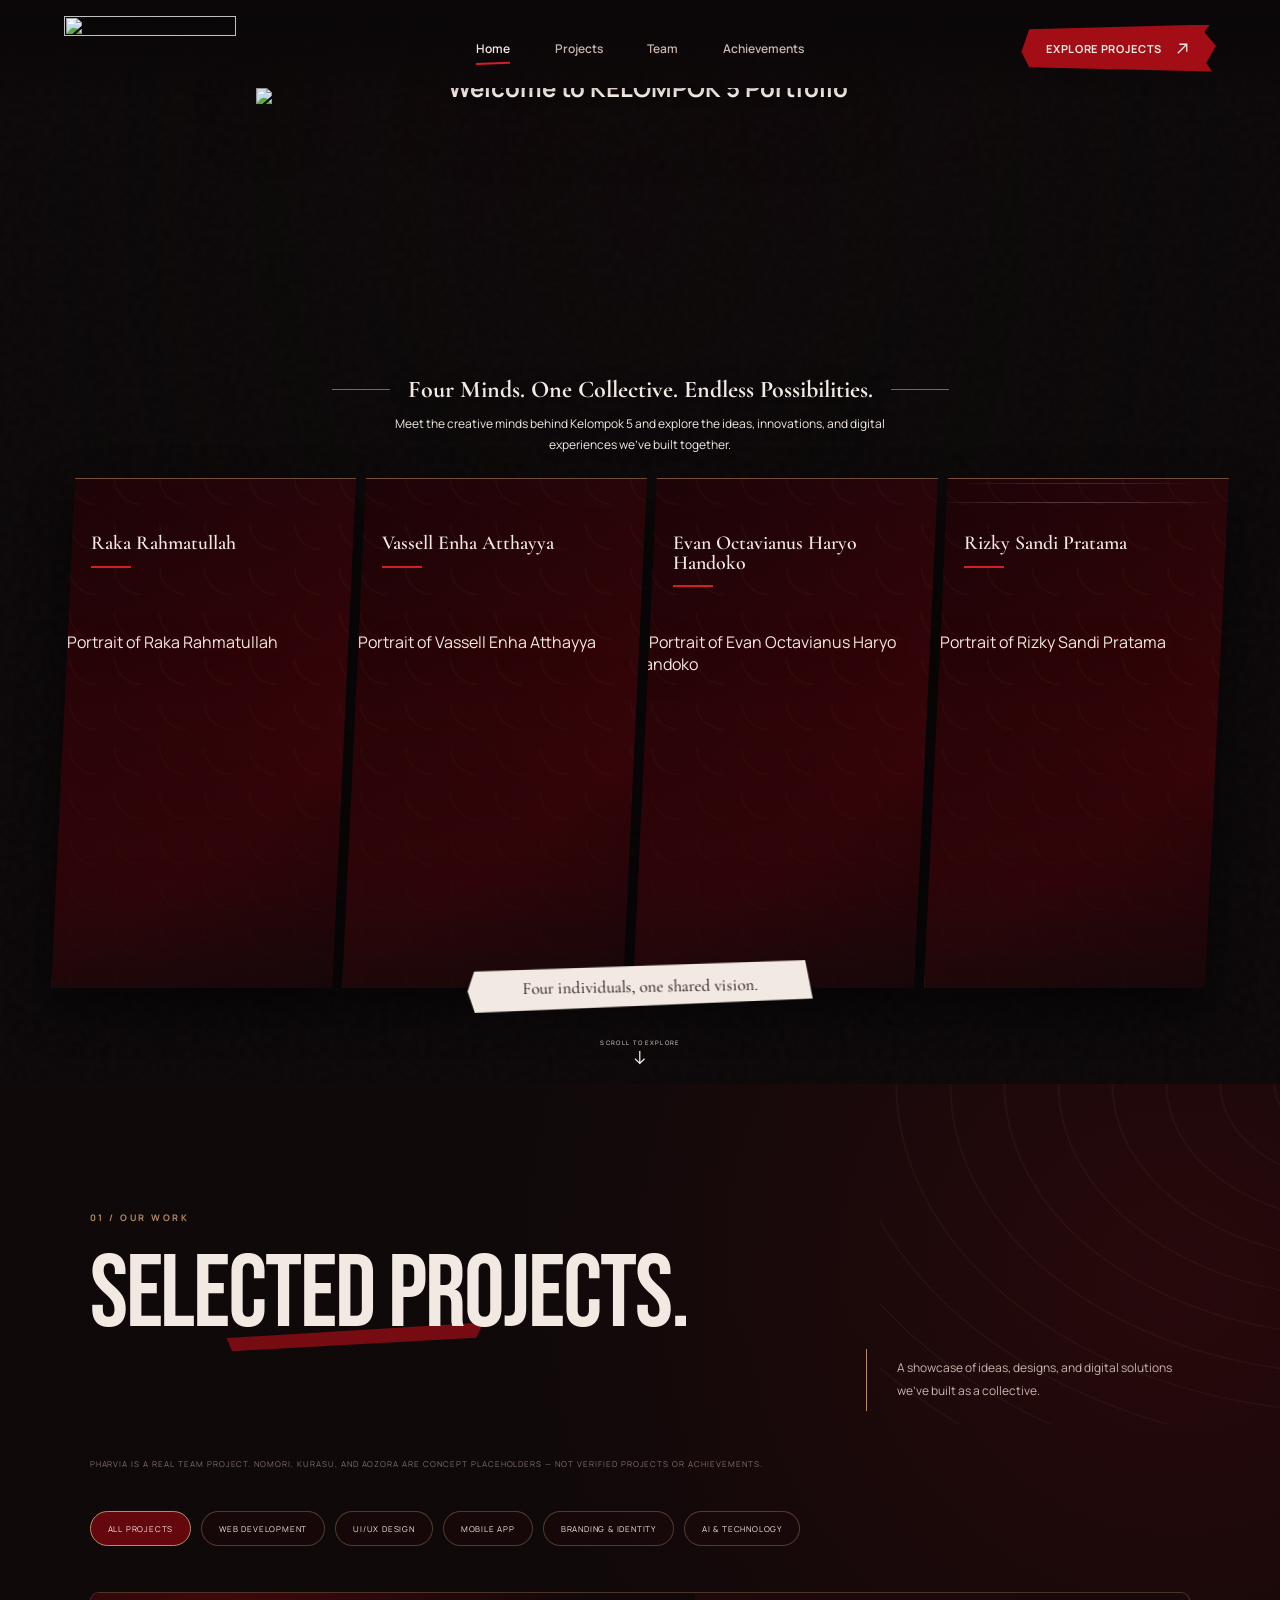
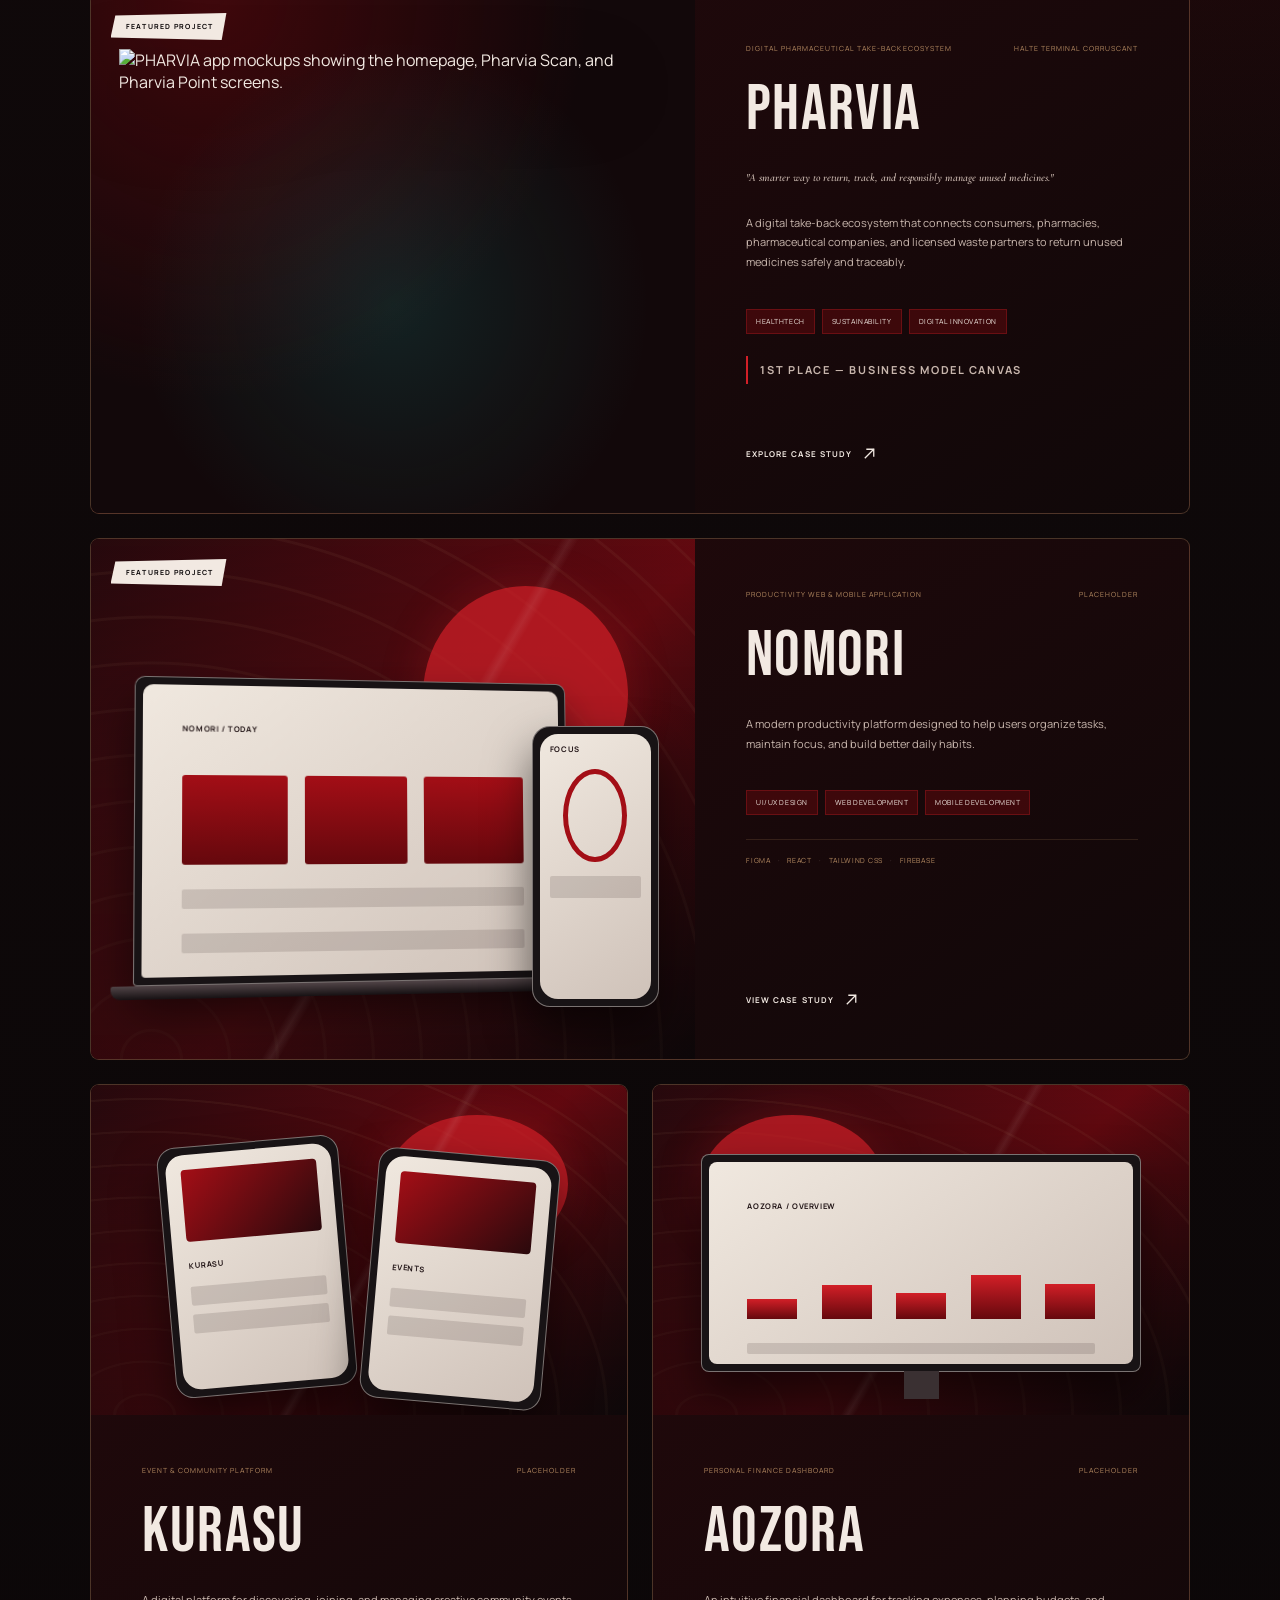
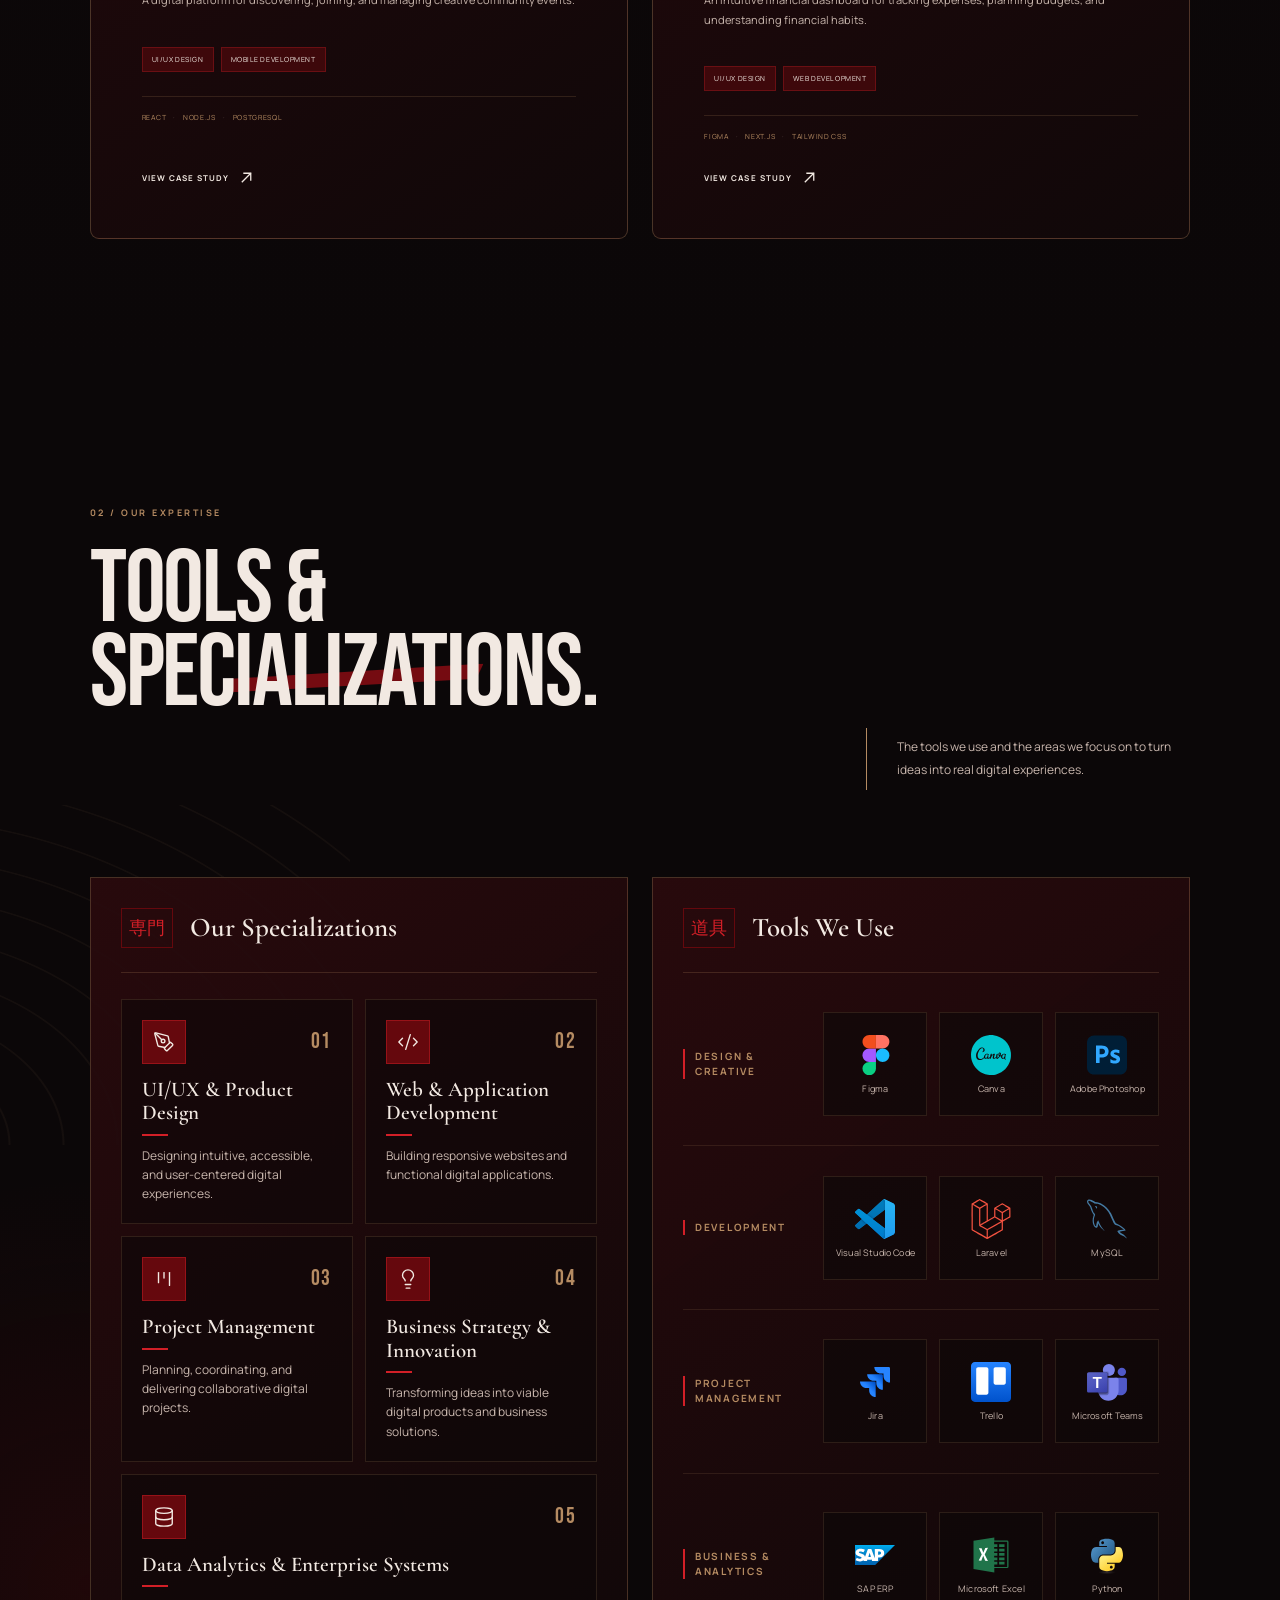
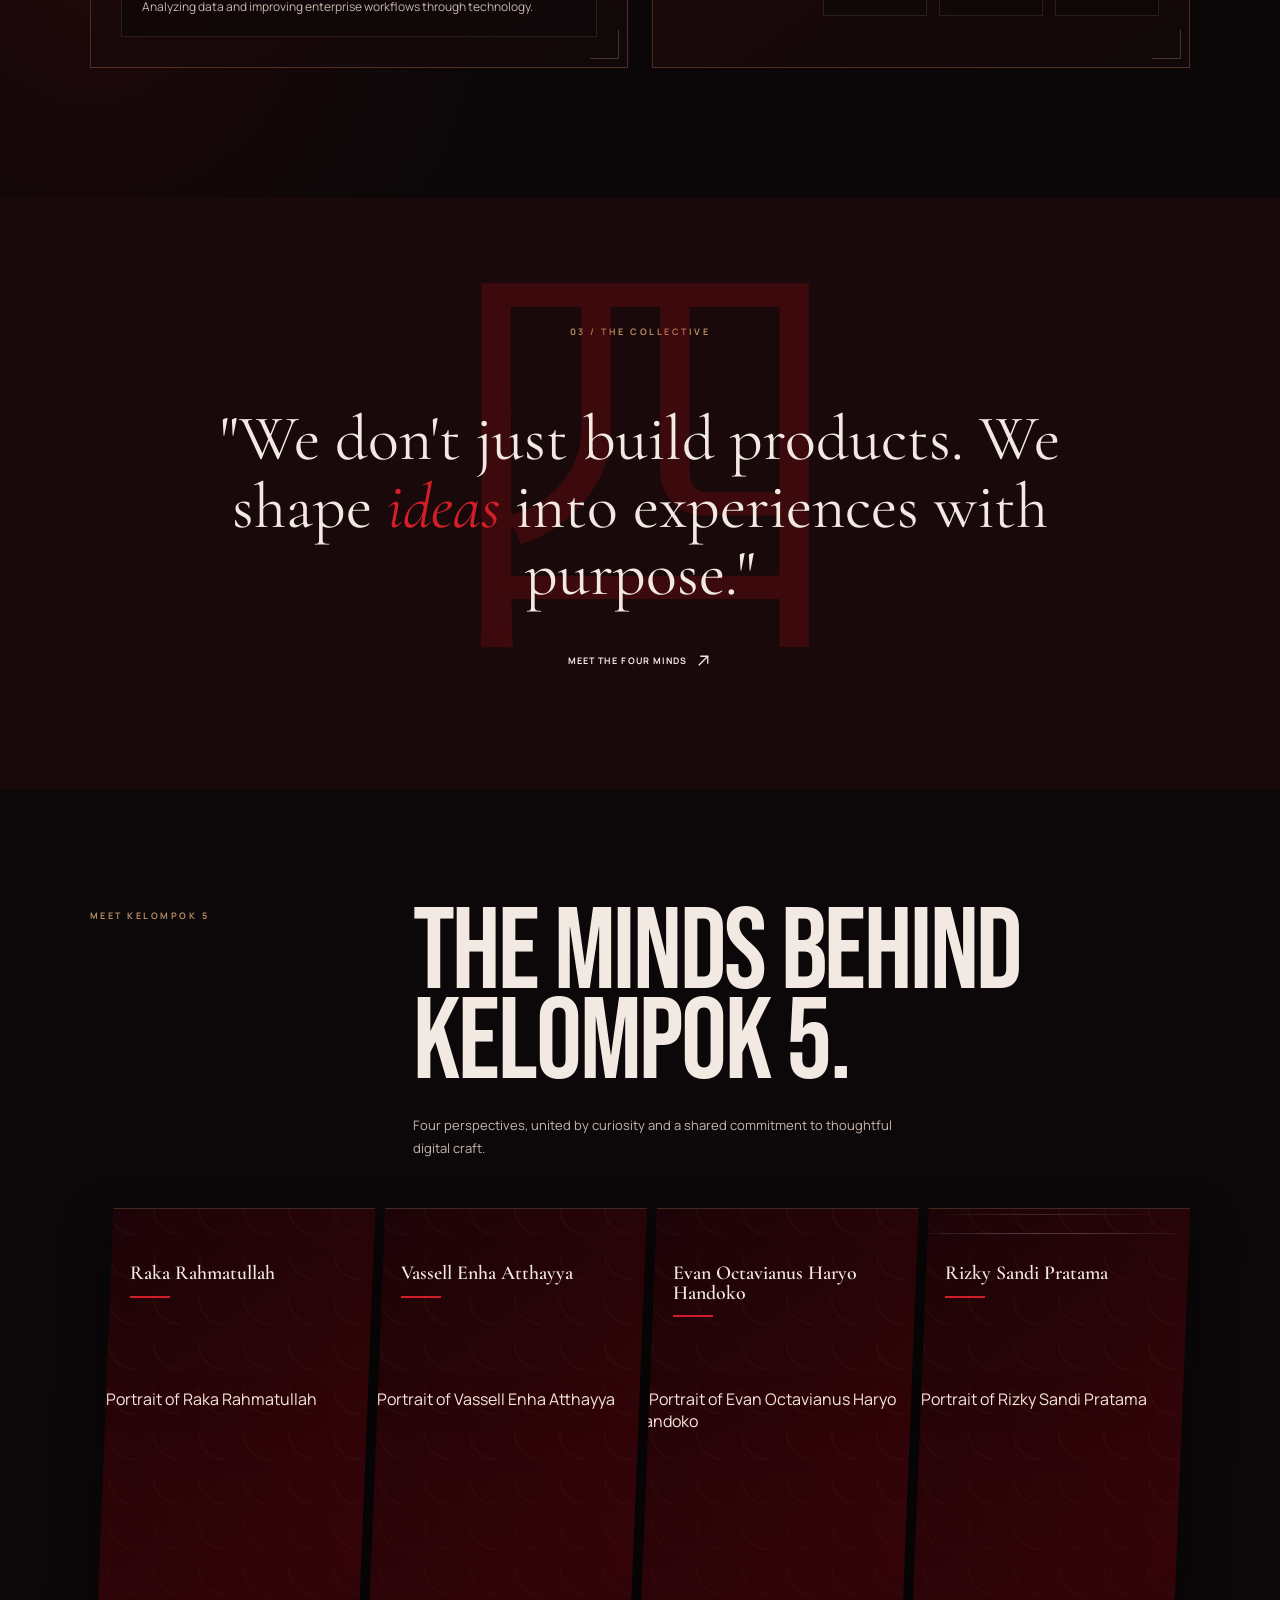
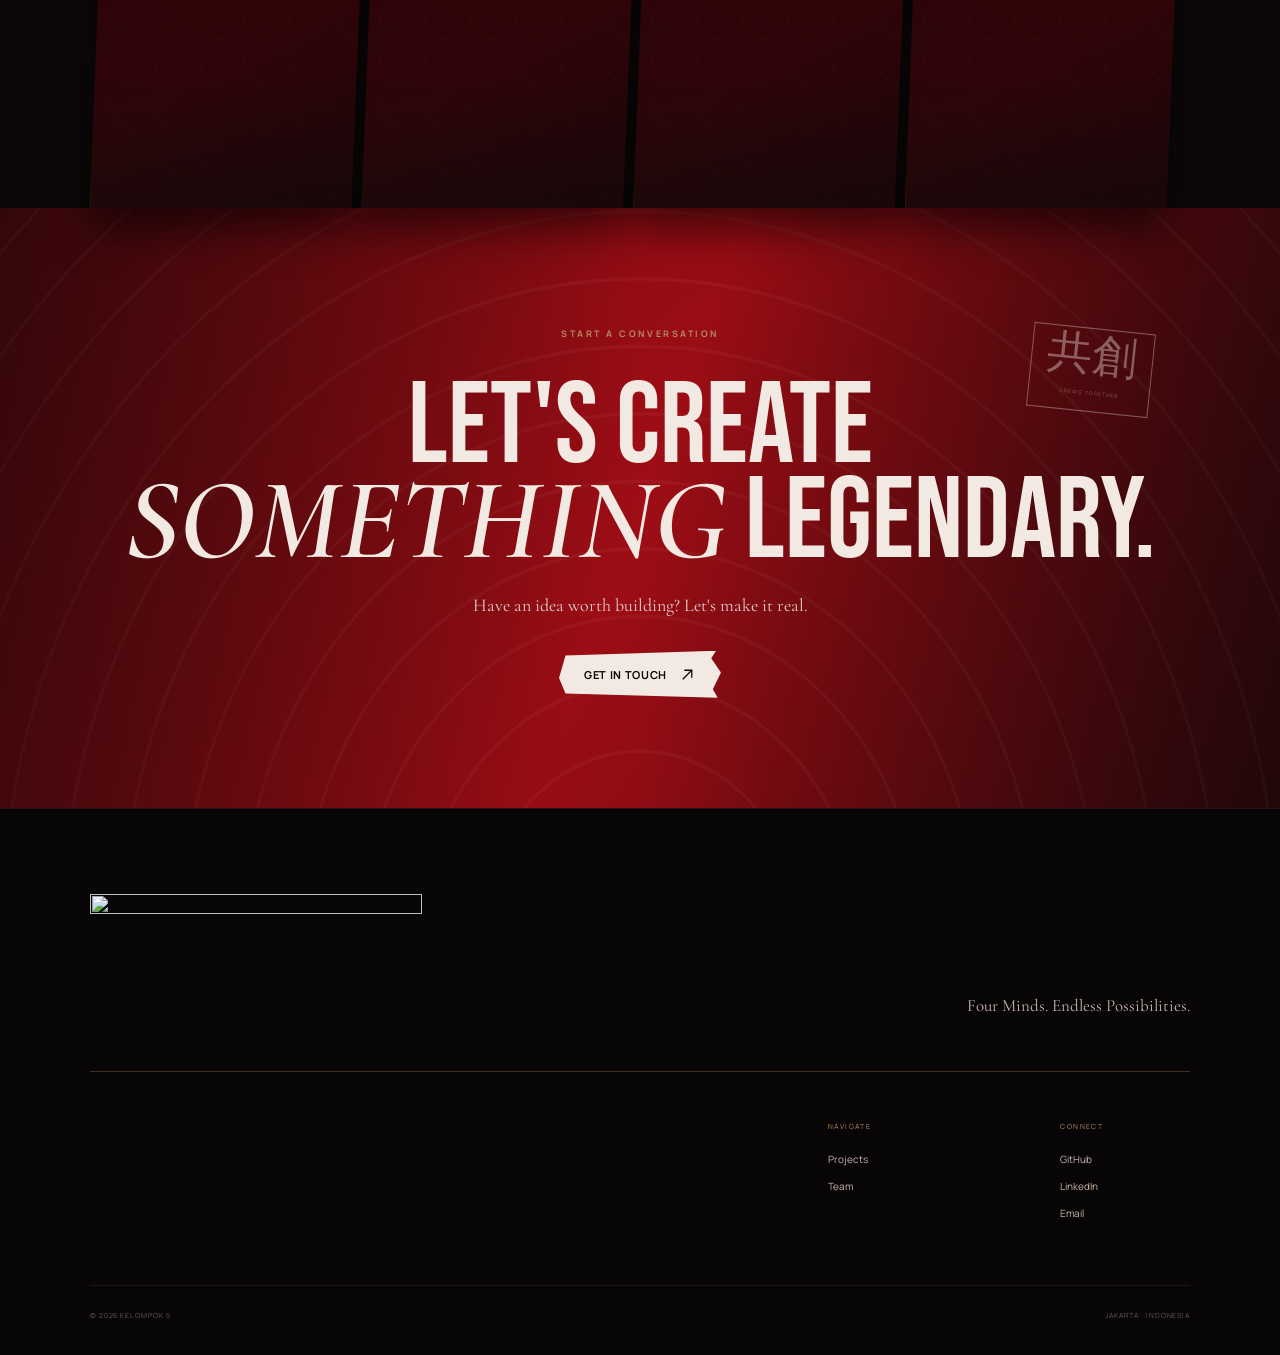
==== commit c49b7269: "feat: add AMANIN photo and Achievements nav link" ====
--- a/index.html
+++ b/index.html
@@ -26,10 +26,11 @@
         </button>
         <nav class="nav" id="siteNav" aria-label="Primary navigation">
           <a class="active" href="#top">Home</a>
-          <a href="#selected-work">Projects</a>
+          <a href="/projects.html" target="_blank" rel="noopener">Projects</a>
           <a href="#minds-preview">Team</a>
+          <a href="/achievements.html">Achievements</a>
         </nav>
-        <a class="brush-button header-cta" href="#selected-work">
+        <a class="brush-button header-cta" href="/projects.html" target="_blank" rel="noopener">
           Explore projects
           <svg aria-hidden="true" class="arrow-icon" viewBox="0 0 20 20" fill="none">
             <path d="M5 15 15 5M7 5h8v8" />
@@ -175,7 +176,7 @@
           </div>
           <div class="showcase-grid" id="showcaseGrid">
             <article class="showcase-card showcase-card--featured showcase-card--cover" data-filters="UI/UX Design|Mobile App">
-              <a class="showcase-card__visual" href="#" aria-label="Explore the PHARVIA case study">
+              <a class="showcase-card__visual" href="/pharvia.html" aria-label="Explore the PHARVIA case study">
                 <span class="showcase-card__featured">Featured project</span>
                 <img
                   class="showcase-card__cover"
@@ -202,7 +203,7 @@
                   <span>Digital Innovation</span>
                 </div>
                 <p class="showcase-card__award">1st Place — Business Model Canvas</p>
-                <a class="showcase-card__link" href="#">
+                <a class="showcase-card__link" href="/pharvia.html">
                   Explore case study
                   <svg aria-hidden="true" class="arrow-icon" viewBox="0 0 20 20" fill="none"><path d="M5 15 15 5M7 5h8v8" /></svg>
                 </a>
@@ -609,7 +610,7 @@
         <div class="footer__links">
           <div>
             <span class="footer__label">Navigate</span>
-            <a href="#selected-work">Projects</a>
+            <a href="/projects.html" target="_blank" rel="noopener">Projects</a>
             <a href="#minds-preview">Team</a>
           </div>
           <div>
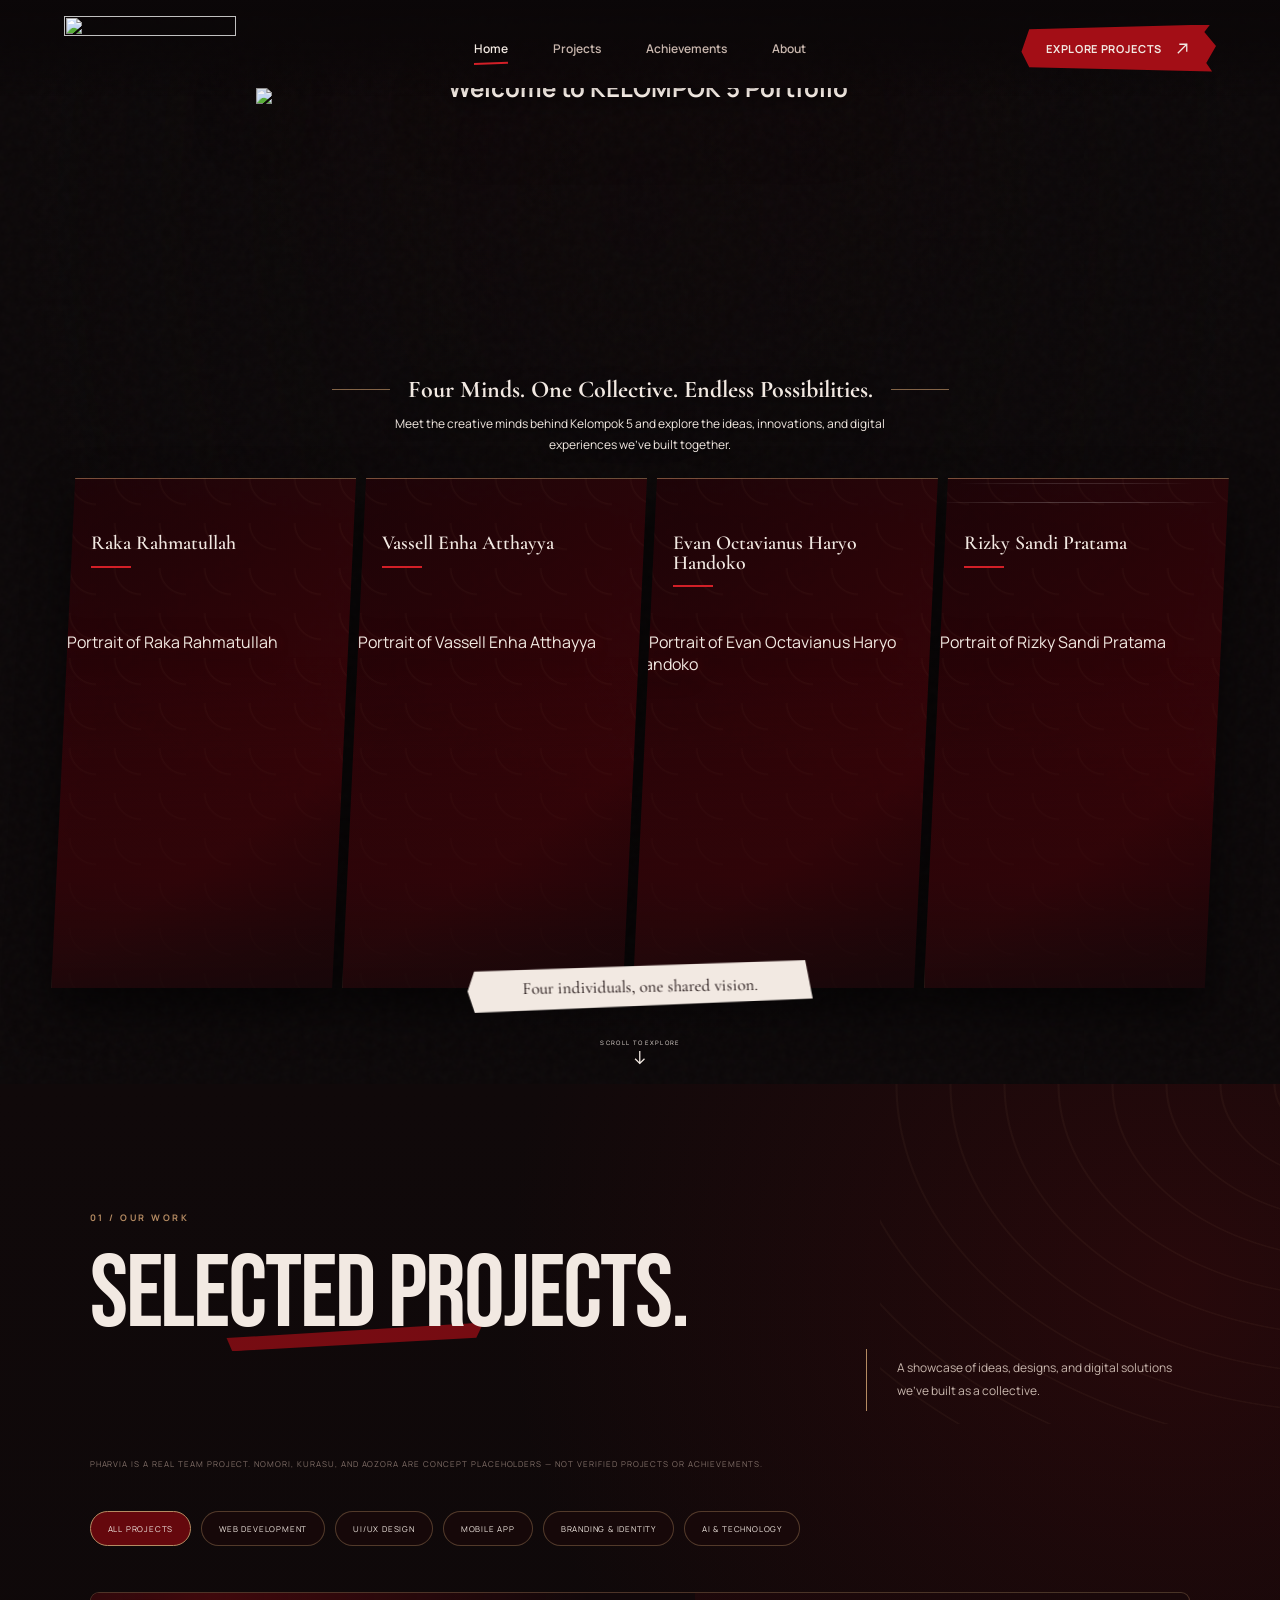
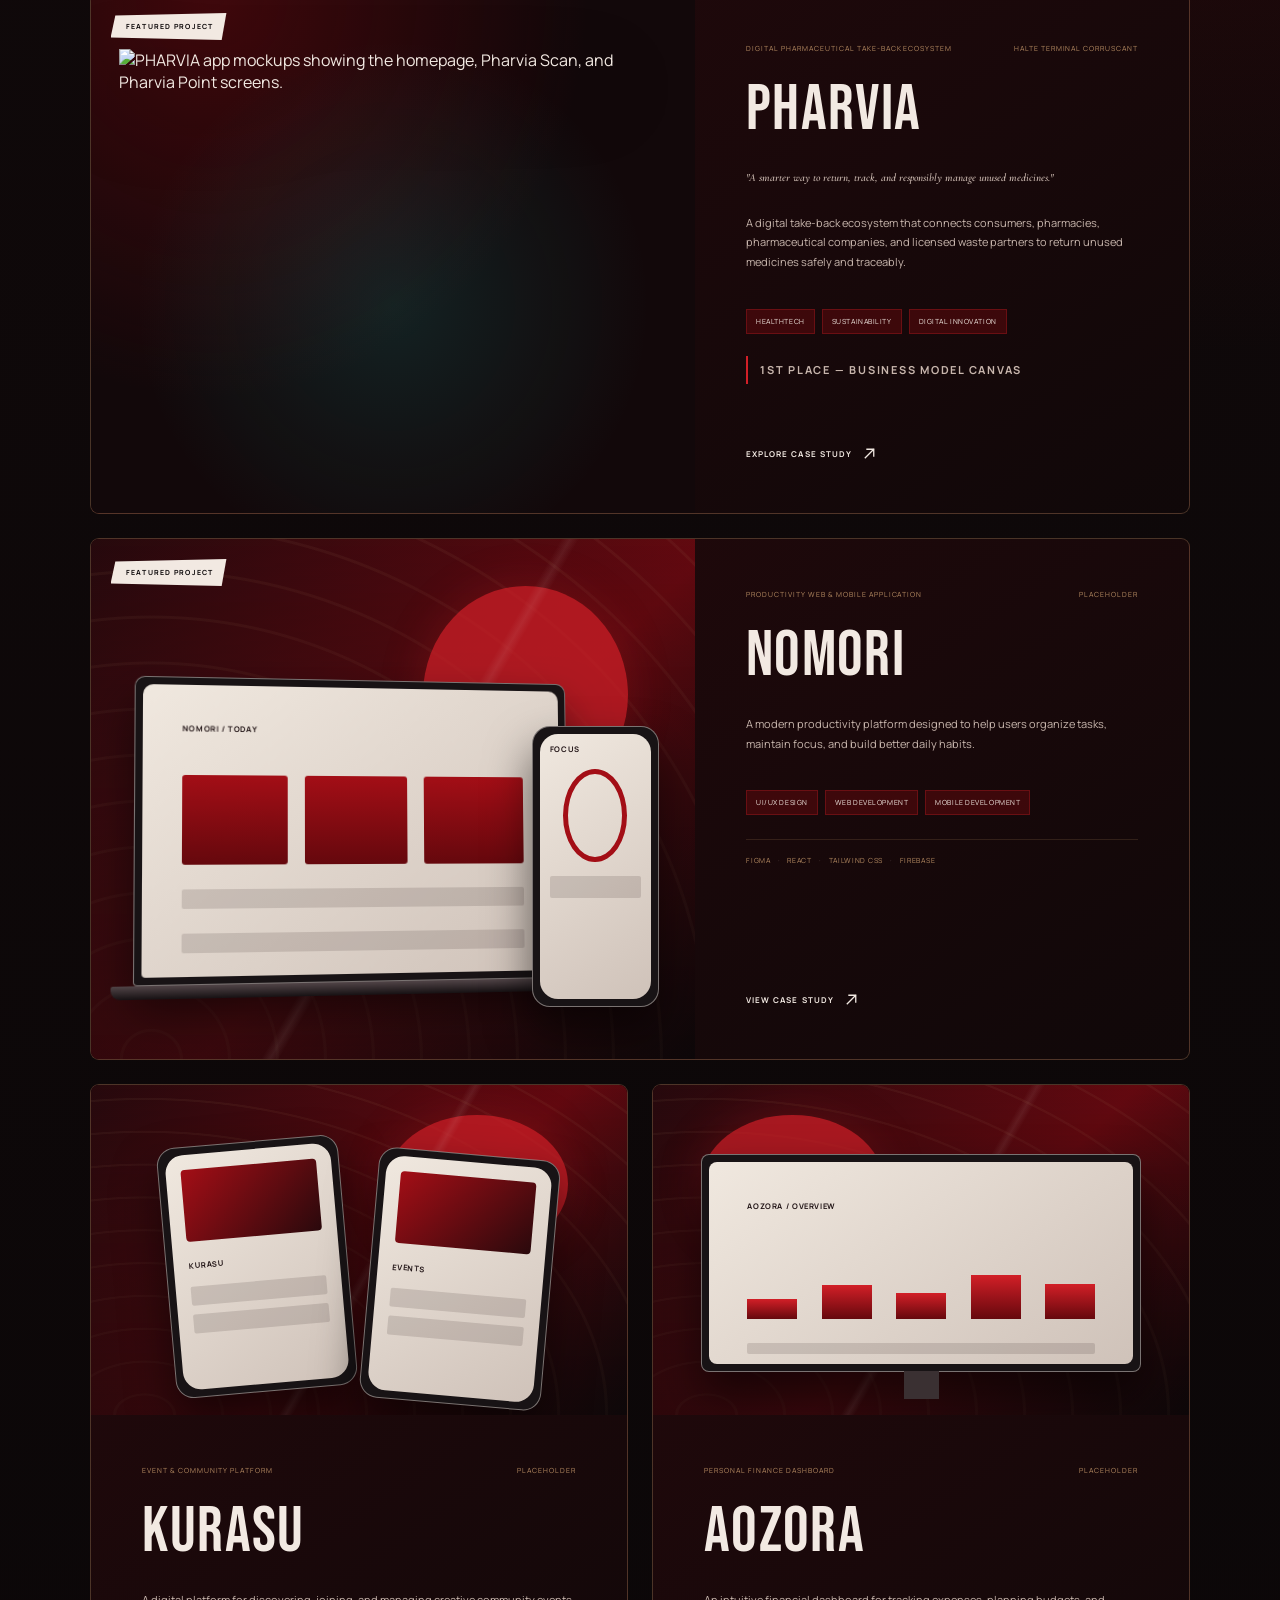
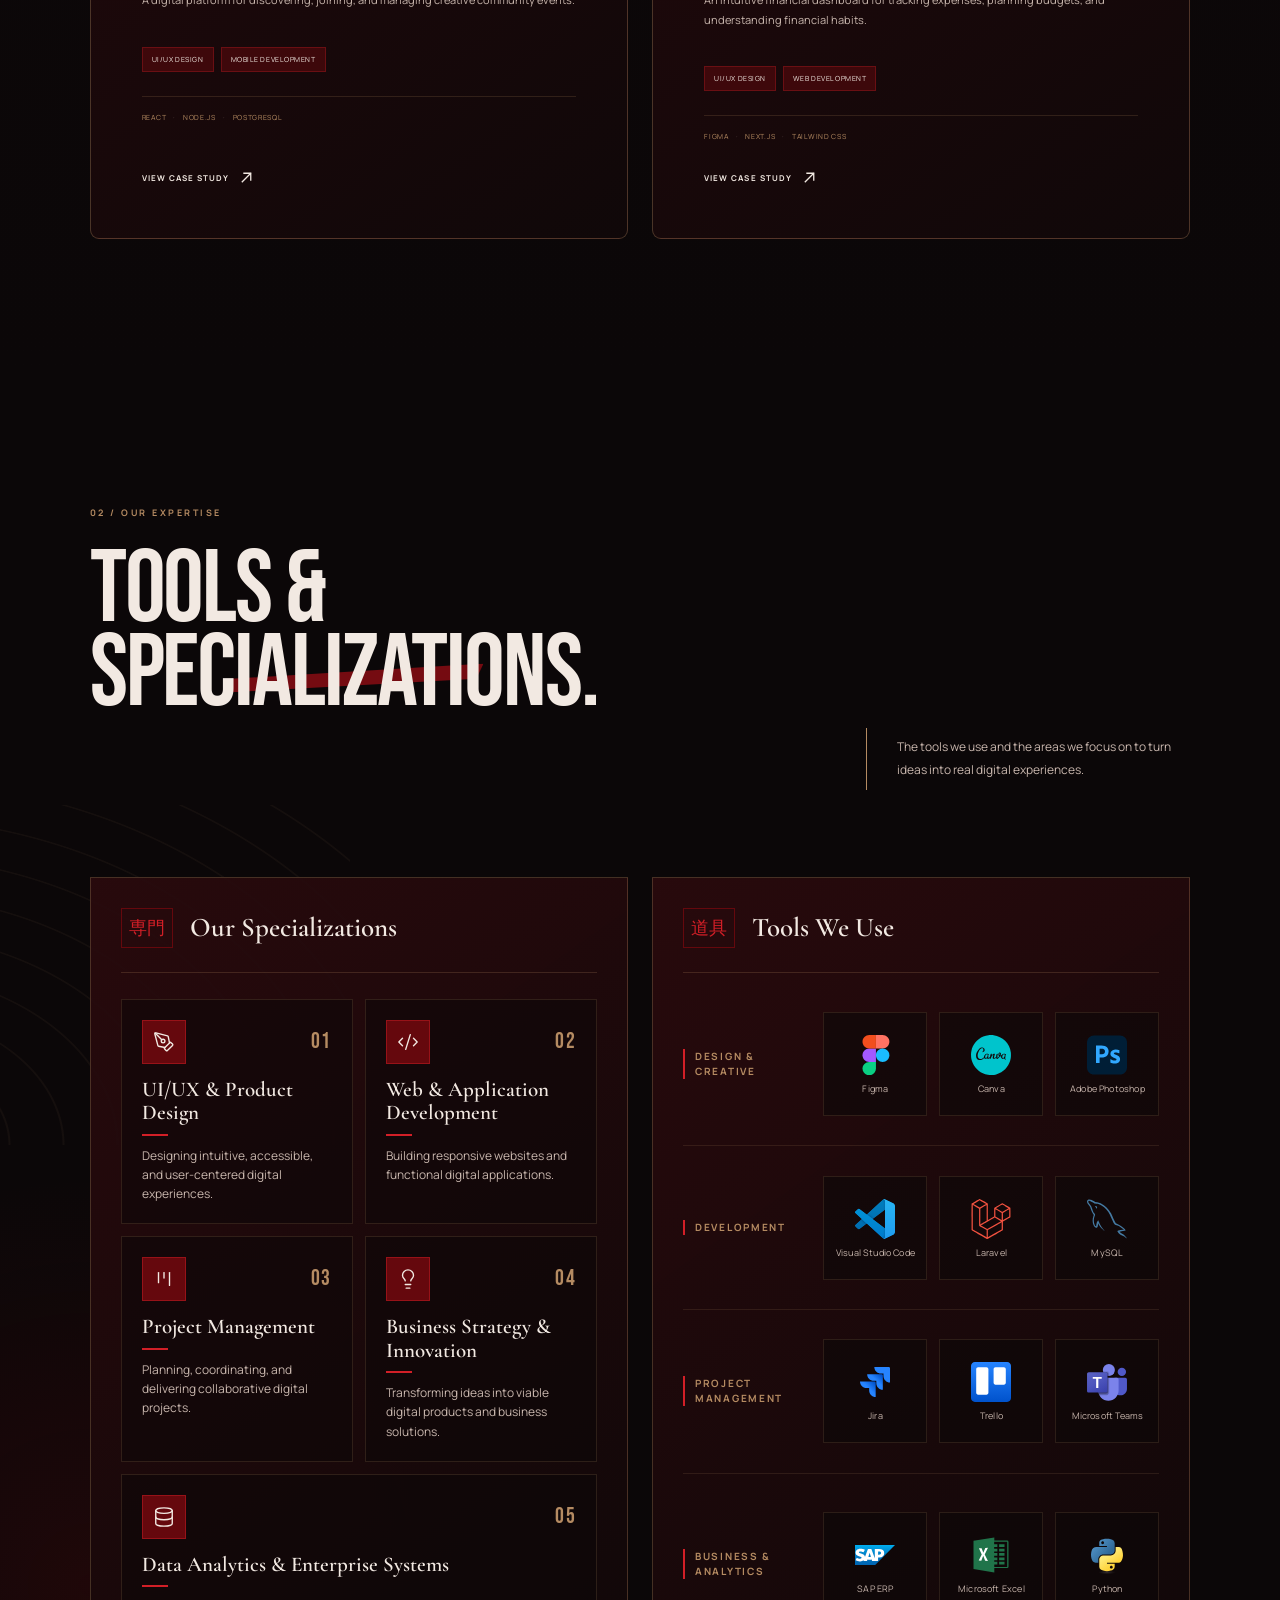
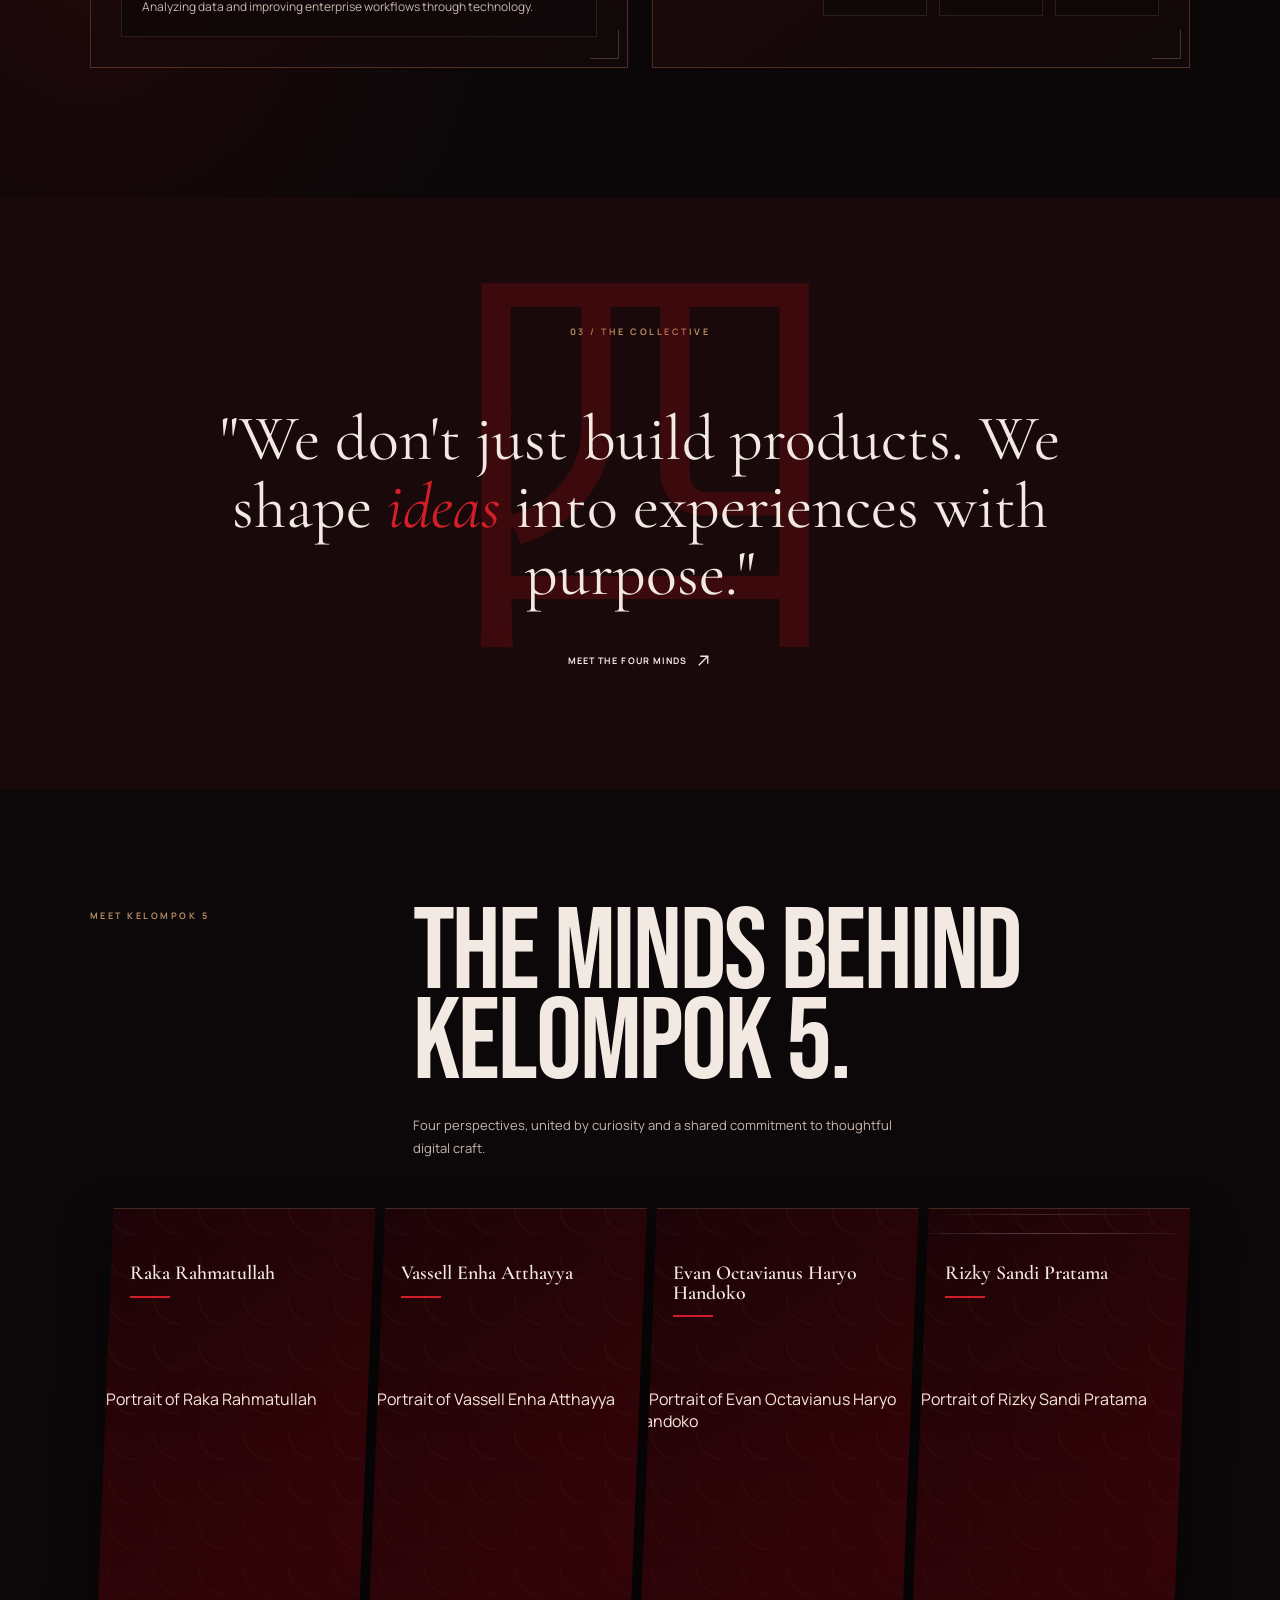
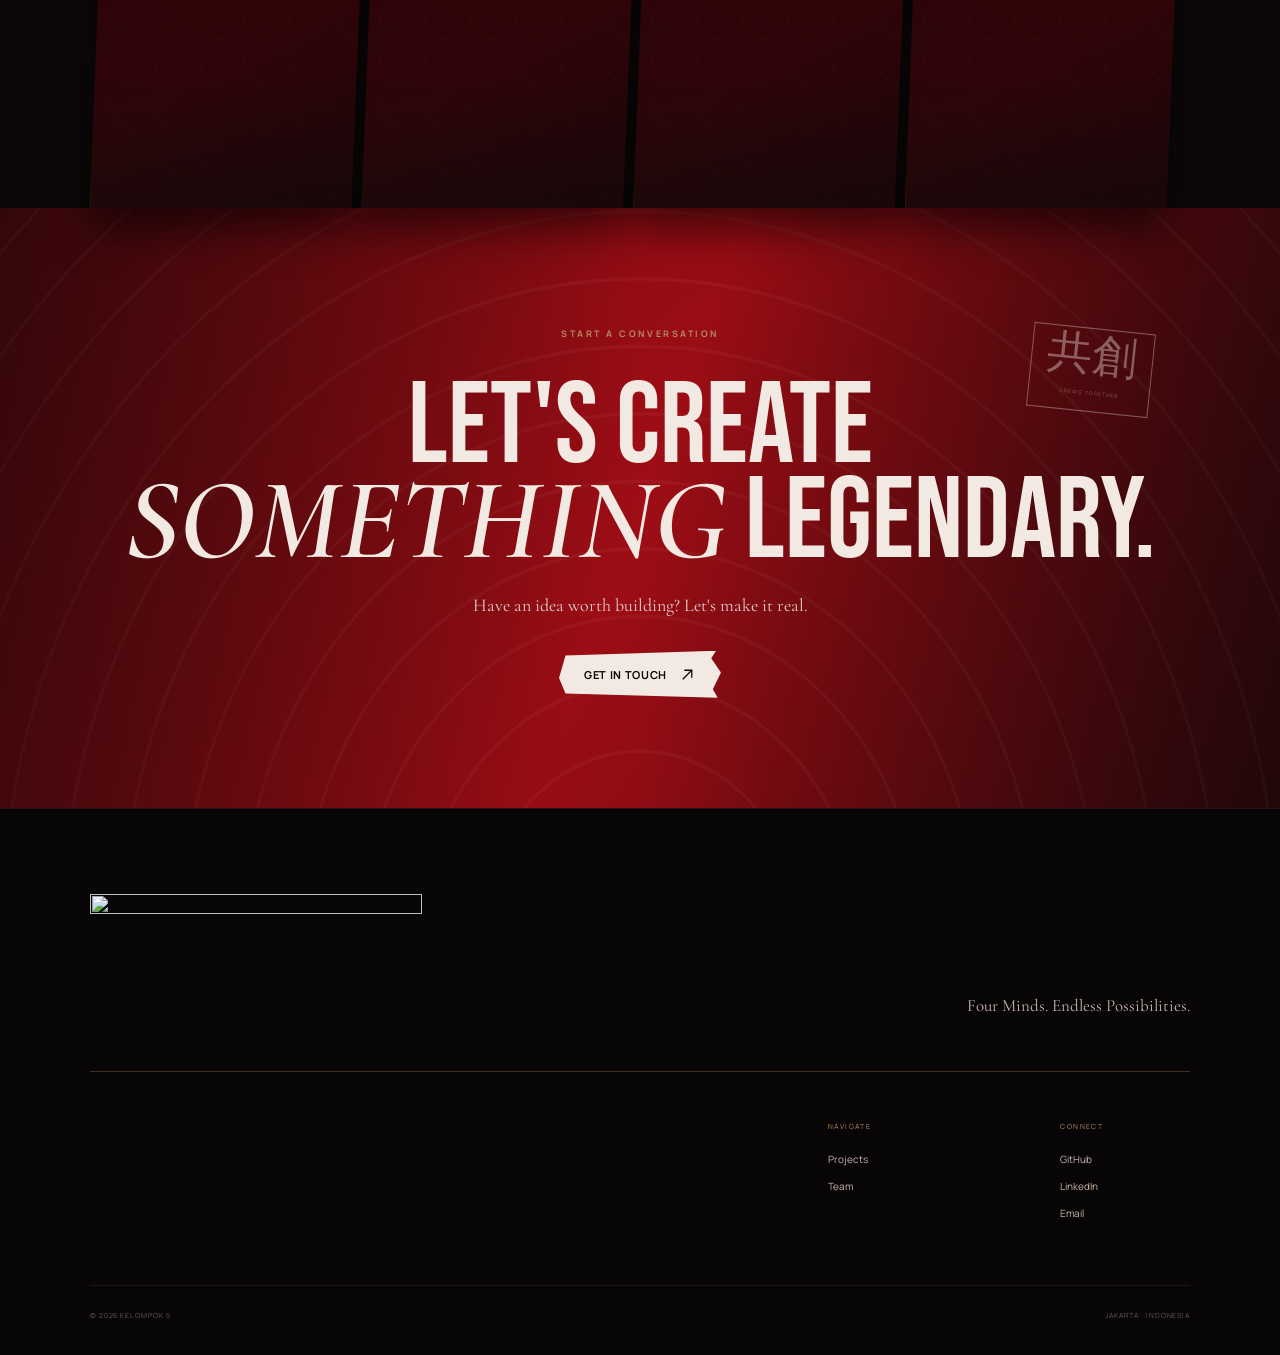
==== commit 5e347f12: "Membuat Fitur About" ====
--- a/index.html
+++ b/index.html
@@ -26,9 +26,9 @@
         </button>
         <nav class="nav" id="siteNav" aria-label="Primary navigation">
           <a class="active" href="#top">Home</a>
-          <a href="/projects.html" target="_blank" rel="noopener">Projects</a>
-          <a href="#minds-preview">Team</a>
+          <a href="/projects.html">Projects</a>
           <a href="/achievements.html">Achievements</a>
+          <a href="/about.html">About</a>
         </nav>
         <a class="brush-button header-cta" href="/projects.html" target="_blank" rel="noopener">
           Explore projects
